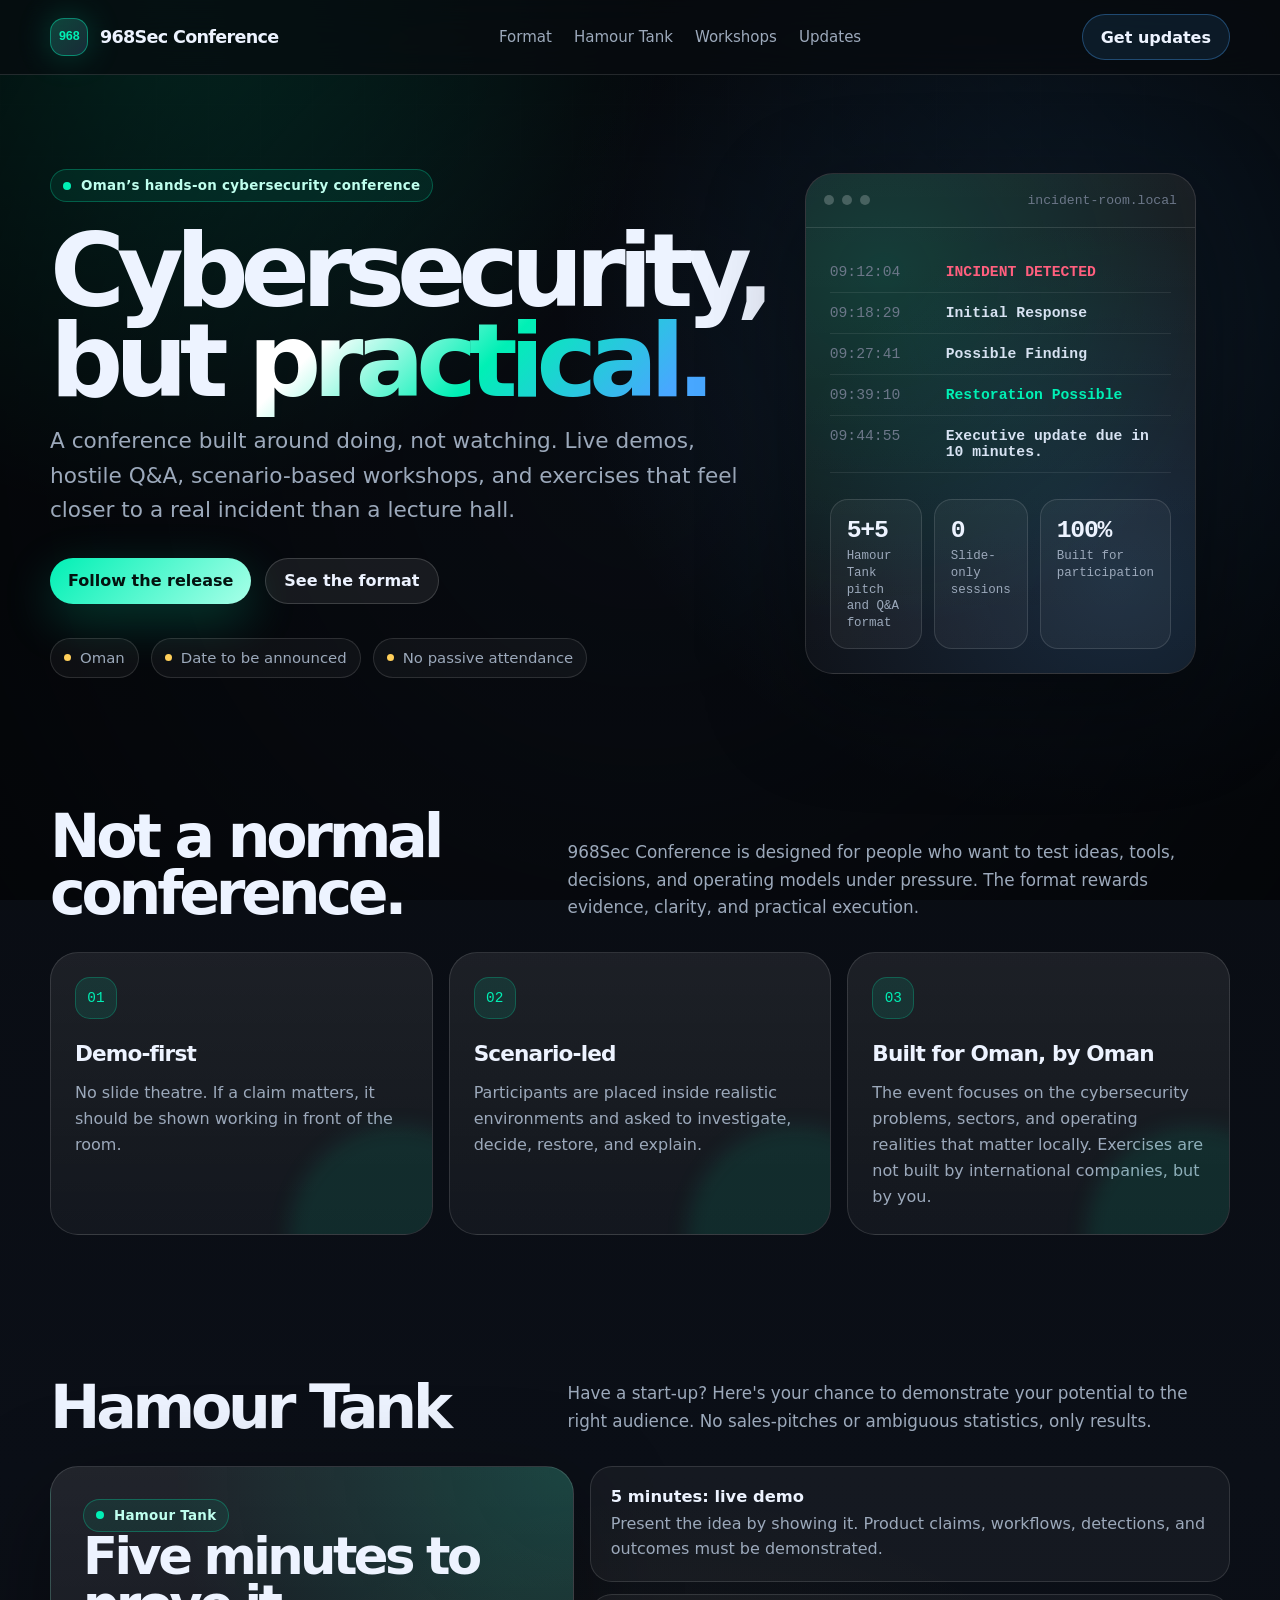
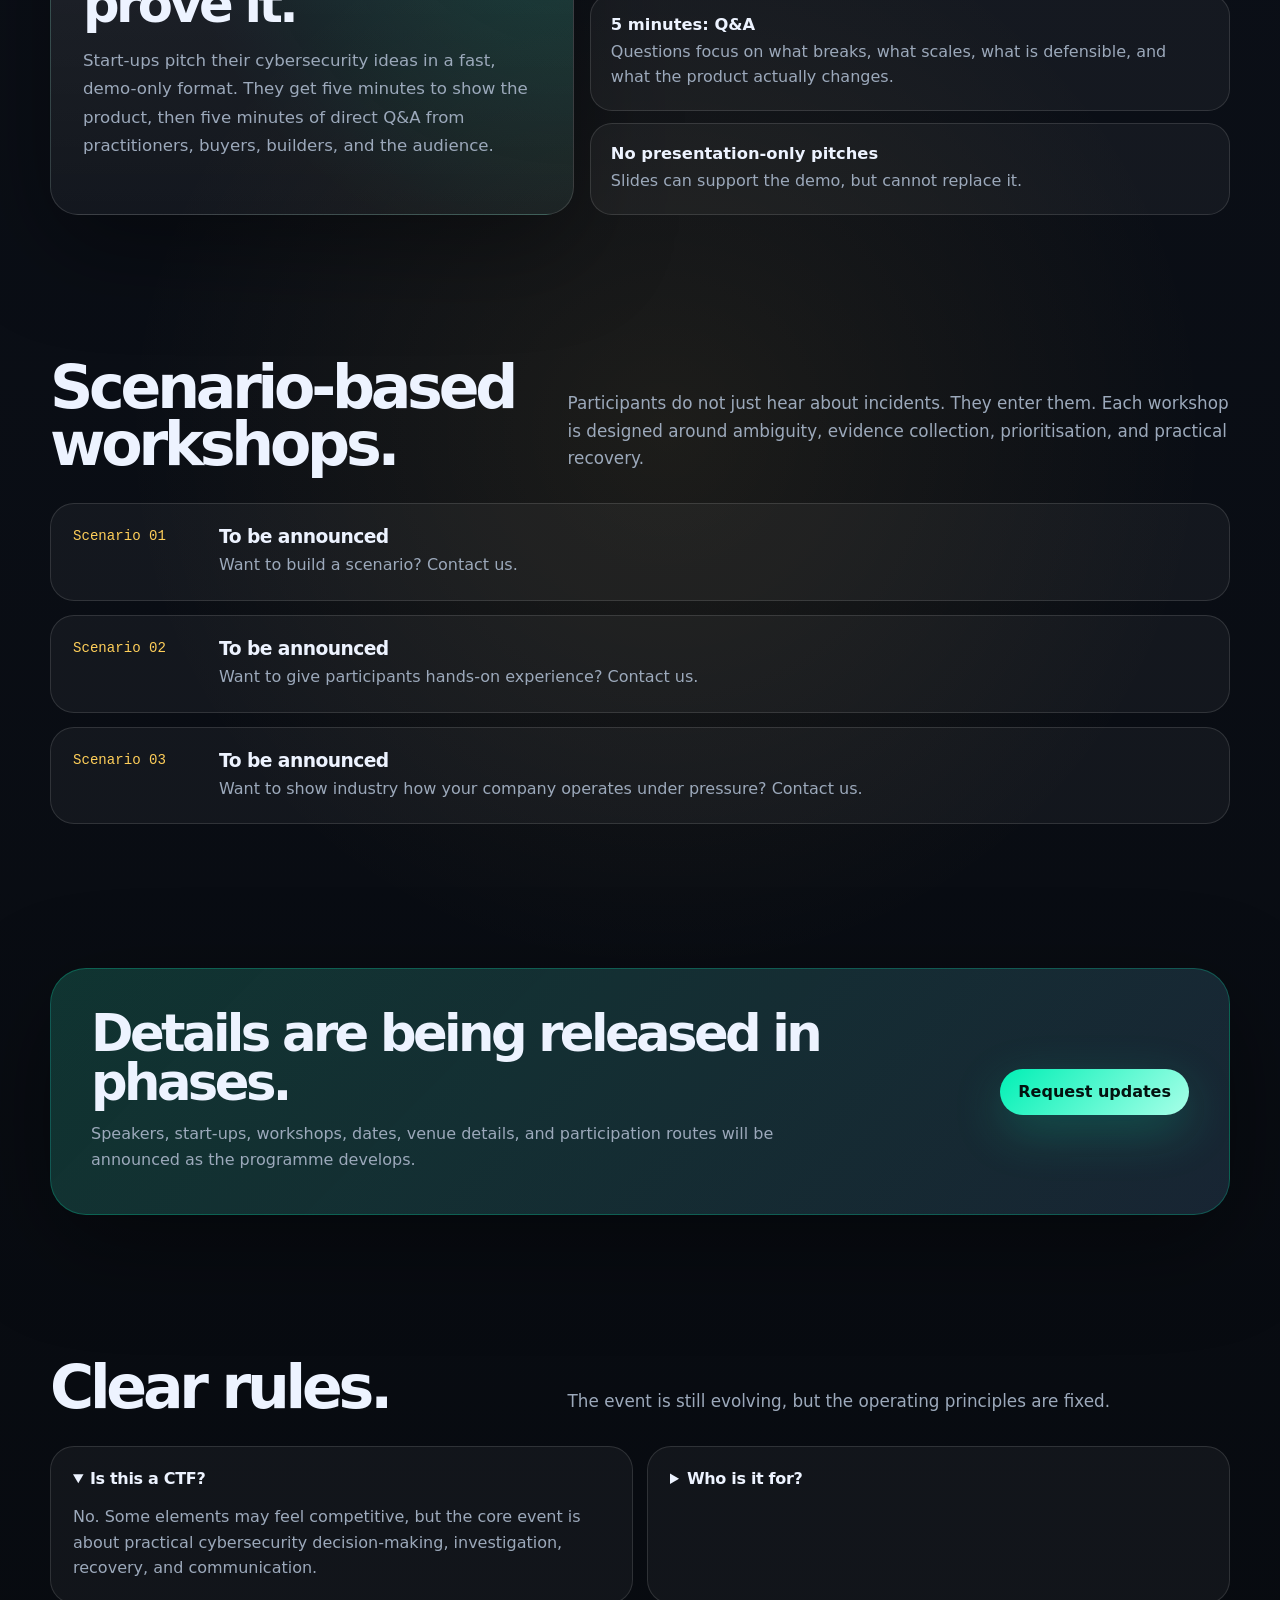
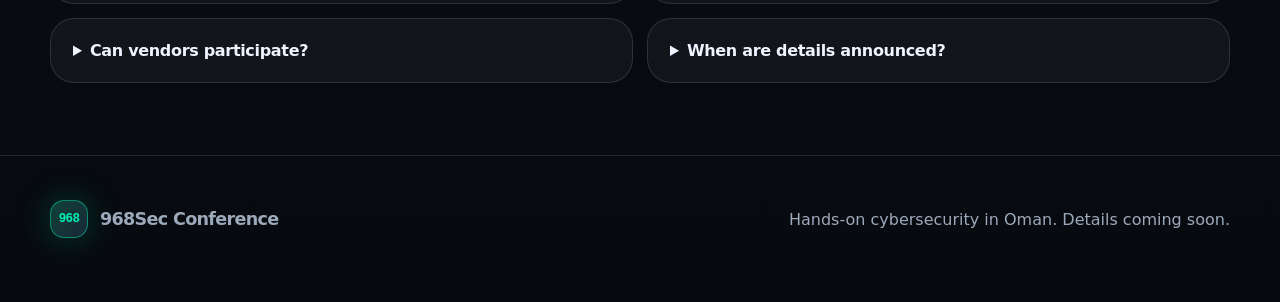
==== 968Sec-Conf-2026-Pilot/index.html @ 621dc2d6 "Add files via upload" ====
<!doctype html>
<html lang="en">
<head>
  <meta charset="utf-8" />
  <meta name="viewport" content="width=device-width, initial-scale=1" />
  <title>968Sec Conference | Hands-on Cybersecurity in Oman</title>
  <meta name="description" content="968Sec Conference is a hands-on cybersecurity event in Oman built around live demos, scenario-based workshops, and practical participation." />
  <meta property="og:title" content="968Sec Conference" />
  <meta property="og:description" content="No passive talks. No slide theatre. A practical cybersecurity conference built around demos, workshops, and real-world scenarios." />
  <meta property="og:type" content="website" />
  <style>
    :root {
      --bg: #080b10;
      --bg-2: #0d121b;
      --card: rgba(255,255,255,.075);
      --card-2: rgba(255,255,255,.045);
      --line: rgba(255,255,255,.12);
      --text: #edf3ff;
      --muted: #9ca9bb;
      --faint: #6c7789;
      --accent: #00f0b5;
      --accent-2: #48a7ff;
      --accent-3: #ffcf5a;
      --danger: #ff5f7e;
      --radius: 28px;
      --shadow: 0 30px 100px rgba(0,0,0,.38);
      --max: 1180px;
    }

    * { box-sizing: border-box; }

    html {
      scroll-behavior: smooth;
    }

    body {
      margin: 0;
      font-family: Inter, ui-sans-serif, system-ui, -apple-system, BlinkMacSystemFont, "Segoe UI", sans-serif;
      color: var(--text);
      background:
        radial-gradient(circle at 12% 0%, rgba(0,240,181,.22), transparent 32rem),
        radial-gradient(circle at 86% 8%, rgba(72,167,255,.18), transparent 34rem),
        radial-gradient(circle at 52% 58%, rgba(255,207,90,.08), transparent 34rem),
        linear-gradient(180deg, #070a0f 0%, #0b0f17 42%, #070a0f 100%);
      overflow-x: hidden;
    }

    body::before {
      content: "";
      position: fixed;
      inset: 0;
      pointer-events: none;
      opacity: .12;
      background-image:
        linear-gradient(rgba(255,255,255,.08) 1px, transparent 1px),
        linear-gradient(90deg, rgba(255,255,255,.08) 1px, transparent 1px);
      background-size: 52px 52px;
      mask-image: linear-gradient(to bottom, black 0%, transparent 80%);
      z-index: -2;
    }

    body::after {
      content: "";
      position: fixed;
      inset: 0;
      pointer-events: none;
      background: radial-gradient(circle at center, transparent 0%, rgba(0,0,0,.55) 100%);
      z-index: -1;
    }

    a {
      color: inherit;
      text-decoration: none;
    }

    .container {
      width: min(var(--max), calc(100% - 40px));
      margin: 0 auto;
    }

    .nav {
      position: sticky;
      top: 0;
      z-index: 50;
      backdrop-filter: blur(18px);
      background: rgba(8,11,16,.74);
      border-bottom: 1px solid var(--line);
    }

    .nav-inner {
      min-height: 74px;
      display: flex;
      align-items: center;
      justify-content: space-between;
      gap: 20px;
    }

    .brand {
      display: inline-flex;
      align-items: center;
      gap: 12px;
      font-weight: 800;
      letter-spacing: -.04em;
      font-size: 1.1rem;
    }

    .brand-mark {
      width: 38px;
      height: 38px;
      display: grid;
      place-items: center;
      border: 1px solid rgba(0,240,181,.45);
      background:
        linear-gradient(135deg, rgba(0,240,181,.20), rgba(72,167,255,.12)),
        rgba(255,255,255,.05);
      box-shadow: 0 0 34px rgba(0,240,181,.22);
      border-radius: 14px;
      color: var(--accent);
      font-size: .78rem;
      font-family: ui-monospace, SFMono-Regular, Menlo, monospace;
    }

    .nav-links {
      display: flex;
      align-items: center;
      gap: 22px;
      color: var(--muted);
      font-size: .94rem;
    }

    .nav-links a:hover {
      color: var(--text);
    }

    .button {
      display: inline-flex;
      align-items: center;
      justify-content: center;
      gap: 10px;
      min-height: 46px;
      padding: 0 18px;
      border-radius: 999px;
      border: 1px solid rgba(255,255,255,.16);
      background: rgba(255,255,255,.07);
      color: var(--text);
      font-weight: 700;
      transition: transform .2s ease, background .2s ease, border-color .2s ease;
    }

    .button:hover {
      transform: translateY(-2px);
      background: rgba(255,255,255,.11);
      border-color: rgba(255,255,255,.28);
    }

    .button.primary {
      color: #03120f;
      border: 0;
      background: linear-gradient(135deg, var(--accent), #a8ffe8);
      box-shadow: 0 16px 50px rgba(0,240,181,.22);
    }

    .button.secondary {
      color: var(--text);
      background: rgba(72,167,255,.10);
      border-color: rgba(72,167,255,.34);
    }

    .hero {
      padding: 94px 0 58px;
      position: relative;
    }

    .hero-grid {
      display: grid;
      grid-template-columns: 1.08fr .92fr;
      gap: 38px;
      align-items: center;
    }

    .eyebrow {
      display: inline-flex;
      align-items: center;
      gap: 10px;
      width: fit-content;
      padding: 8px 12px;
      border-radius: 999px;
      border: 1px solid rgba(0,240,181,.28);
      background: rgba(0,240,181,.08);
      color: #bfffee;
      font-size: .84rem;
      font-weight: 700;
      letter-spacing: .02em;
    }

    .pulse {
      width: 8px;
      height: 8px;
      border-radius: 50%;
      background: var(--accent);
      box-shadow: 0 0 0 0 rgba(0,240,181,.8);
      animation: pulse 1.8s infinite;
    }

    @keyframes pulse {
      70% { box-shadow: 0 0 0 12px rgba(0,240,181,0); }
      100% { box-shadow: 0 0 0 0 rgba(0,240,181,0); }
    }

    h1 {
      max-width: 880px;
      margin: 24px 0 18px;
      font-size: clamp(3rem, 8vw, 7.1rem);
      line-height: .88;
      letter-spacing: -.08em;
    }

    .gradient-text {
      color: transparent;
      background: linear-gradient(135deg, #fff 20%, var(--accent) 52%, var(--accent-2) 88%);
      -webkit-background-clip: text;
      background-clip: text;
    }

    .hero-copy {
      max-width: 720px;
      color: var(--muted);
      font-size: clamp(1.08rem, 2vw, 1.35rem);
      line-height: 1.6;
      margin: 0 0 30px;
    }

    .hero-actions {
      display: flex;
      flex-wrap: wrap;
      gap: 14px;
      margin: 30px 0 34px;
    }

    .meta-row {
      display: flex;
      flex-wrap: wrap;
      gap: 12px;
      color: var(--muted);
    }

    .meta-pill {
      display: inline-flex;
      align-items: center;
      gap: 9px;
      padding: 10px 13px;
      border: 1px solid var(--line);
      background: rgba(255,255,255,.04);
      border-radius: 999px;
      font-size: .93rem;
    }

    .dot {
      width: 7px;
      height: 7px;
      border-radius: 50%;
      background: var(--accent-3);
    }

    .terminal-card {
      position: relative;
      min-height: 500px;
      border: 1px solid var(--line);
      border-radius: var(--radius);
      background:
        linear-gradient(180deg, rgba(255,255,255,.08), rgba(255,255,255,.035)),
        rgba(6,9,14,.86);
      box-shadow: var(--shadow);
      overflow: hidden;
    }

    .terminal-card::before {
      content: "";
      position: absolute;
      inset: 0;
      background:
        radial-gradient(circle at 20% 20%, rgba(0,240,181,.16), transparent 22rem),
        radial-gradient(circle at 80% 80%, rgba(72,167,255,.16), transparent 22rem);
      pointer-events: none;
    }

    .terminal-top {
      position: relative;
      display: flex;
      align-items: center;
      justify-content: space-between;
      height: 54px;
      padding: 0 18px;
      border-bottom: 1px solid var(--line);
      color: var(--faint);
      font-family: ui-monospace, SFMono-Regular, Menlo, monospace;
      font-size: .82rem;
    }

    .window-dots {
      display: flex;
      gap: 8px;
    }

    .window-dots span {
      width: 10px;
      height: 10px;
      border-radius: 50%;
      background: rgba(255,255,255,.22);
    }

    .terminal-body {
      position: relative;
      padding: 24px;
      font-family: ui-monospace, SFMono-Regular, Menlo, monospace;
    }

    .log-line {
      display: grid;
      grid-template-columns: 100px 1fr;
      gap: 16px;
      padding: 12px 0;
      border-bottom: 1px solid rgba(255,255,255,.08);
      color: #d7e2f2;
      font-size: .92rem;
    }

    .log-line span:first-child {
      color: var(--faint);
    }

    .severity {
      color: var(--accent);
    }

    .severity.hot {
      color: var(--danger);
    }

    .mini-scoreboard {
      margin-top: 26px;
      display: grid;
      grid-template-columns: repeat(3, 1fr);
      gap: 12px;
    }

    .score {
      padding: 16px;
      border: 1px solid var(--line);
      background: rgba(255,255,255,.045);
      border-radius: 18px;
    }

    .score strong {
      display: block;
      font-size: 1.55rem;
      letter-spacing: -.05em;
    }

    .score span {
      display: block;
      margin-top: 4px;
      color: var(--muted);
      font-size: .78rem;
      line-height: 1.35;
    }

    section {
      padding: 72px 0;
    }

    .section-head {
      display: grid;
      grid-template-columns: .85fr 1.15fr;
      gap: 28px;
      align-items: end;
      margin-bottom: 30px;
    }

    h2 {
      margin: 0;
      font-size: clamp(2rem, 4.7vw, 4.3rem);
      line-height: .95;
      letter-spacing: -.07em;
    }

    .section-head p {
      color: var(--muted);
      line-height: 1.65;
      margin: 0;
      font-size: 1.05rem;
    }

    .cards {
      display: grid;
      grid-template-columns: repeat(3, 1fr);
      gap: 16px;
    }

    .card {
      position: relative;
      min-height: 250px;
      padding: 24px;
      border-radius: var(--radius);
      border: 1px solid var(--line);
      background:
        linear-gradient(180deg, rgba(255,255,255,.08), rgba(255,255,255,.038));
      overflow: hidden;
    }

    .card::after {
      content: "";
      position: absolute;
      inset: auto -20% -40% auto;
      width: 220px;
      height: 220px;
      border-radius: 50%;
      background: rgba(0,240,181,.09);
      filter: blur(10px);
      pointer-events: none;
    }

    .card h3 {
      margin: 0 0 14px;
      font-size: 1.35rem;
      letter-spacing: -.04em;
    }

    .card p {
      margin: 0;
      color: var(--muted);
      line-height: 1.62;
    }

    .number {
      display: inline-grid;
      place-items: center;
      width: 42px;
      height: 42px;
      margin-bottom: 22px;
      border-radius: 15px;
      background: rgba(0,240,181,.10);
      color: var(--accent);
      border: 1px solid rgba(0,240,181,.24);
      font-family: ui-monospace, SFMono-Regular, Menlo, monospace;
      font-size: .9rem;
    }

    .feature-panel {
      display: grid;
      grid-template-columns: .9fr 1.1fr;
      gap: 16px;
      align-items: stretch;
    }

    .big-card {
      padding: 32px;
      border: 1px solid rgba(255,255,255,.13);
      background:
        radial-gradient(circle at top right, rgba(0,240,181,.16), transparent 25rem),
        linear-gradient(180deg, rgba(255,255,255,.09), rgba(255,255,255,.04));
      border-radius: var(--radius);
      box-shadow: var(--shadow);
    }

    .big-card h3 {
      margin: 0;
      font-size: clamp(2rem, 4vw, 3.4rem);
      letter-spacing: -.07em;
      line-height: .95;
    }

    .big-card p {
      margin: 18px 0 0;
      color: var(--muted);
      line-height: 1.7;
      font-size: 1.04rem;
    }

    .rules {
      display: grid;
      gap: 12px;
    }

    .rule {
      padding: 20px;
      border-radius: 22px;
      border: 1px solid var(--line);
      background: rgba(255,255,255,.045);
    }

    .rule strong {
      display: block;
      margin-bottom: 6px;
      font-size: 1.02rem;
    }

    .rule span {
      color: var(--muted);
      line-height: 1.55;
      display: block;
    }

    .timeline {
      display: grid;
      gap: 14px;
    }

    .timeline-item {
      display: grid;
      grid-template-columns: 130px 1fr;
      gap: 16px;
      align-items: start;
      padding: 22px;
      border: 1px solid var(--line);
      border-radius: 24px;
      background: rgba(255,255,255,.045);
    }

    .time {
      color: var(--accent-3);
      font-family: ui-monospace, SFMono-Regular, Menlo, monospace;
      font-size: .88rem;
      padding-top: 2px;
    }

    .timeline-item h3 {
      margin: 0 0 6px;
      letter-spacing: -.03em;
    }

    .timeline-item p {
      margin: 0;
      color: var(--muted);
      line-height: 1.55;
    }

    .banner {
      padding: 40px;
      border-radius: calc(var(--radius) + 8px);
      border: 1px solid rgba(0,240,181,.25);
      background:
        linear-gradient(135deg, rgba(0,240,181,.14), rgba(72,167,255,.10)),
        rgba(255,255,255,.045);
      display: grid;
      grid-template-columns: 1fr auto;
      gap: 24px;
      align-items: center;
      box-shadow: var(--shadow);
    }

    .banner h2 {
      font-size: clamp(2rem, 4vw, 3.9rem);
    }

    .banner p {
      margin: 14px 0 0;
      color: var(--muted);
      line-height: 1.65;
      max-width: 690px;
    }

    .faq {
      display: grid;
      grid-template-columns: repeat(2, 1fr);
      gap: 14px;
    }

    details {
      padding: 22px;
      border: 1px solid var(--line);
      border-radius: 24px;
      background: rgba(255,255,255,.045);
    }

    summary {
      cursor: pointer;
      font-weight: 800;
      letter-spacing: -.02em;
    }

    details p {
      color: var(--muted);
      line-height: 1.62;
      margin: 16px 0 0;
    }

    .footer {
      padding: 44px 0 64px;
      color: var(--muted);
      border-top: 1px solid var(--line);
    }

    .footer-inner {
      display: flex;
      justify-content: space-between;
      align-items: center;
      gap: 20px;
      flex-wrap: wrap;
    }

    .reveal {
      opacity: 0;
      transform: translateY(18px);
      transition: opacity .7s ease, transform .7s ease;
    }

    .reveal.visible {
      opacity: 1;
      transform: translateY(0);
    }

    @media (max-width: 900px) {
      .nav-links {
        display: none;
      }

      .hero {
        padding-top: 62px;
      }

      .hero-grid,
      .section-head,
      .feature-panel,
      .banner {
        grid-template-columns: 1fr;
      }

      .terminal-card {
        min-height: auto;
      }

      .cards,
      .faq {
        grid-template-columns: 1fr;
      }

      .mini-scoreboard {
        grid-template-columns: 1fr;
      }

      .timeline-item {
        grid-template-columns: 1fr;
      }

      h1 {
        font-size: clamp(3rem, 16vw, 5.2rem);
      }
    }

    @media (max-width: 520px) {
      .container {
        width: min(100% - 28px, var(--max));
      }

      .hero-actions,
      .meta-row {
        flex-direction: column;
      }

      .button,
      .meta-pill {
        width: 100%;
      }

      .terminal-body,
      .big-card,
      .banner,
      .card {
        padding: 20px;
      }

      .log-line {
        grid-template-columns: 1fr;
        gap: 4px;
      }
    }
  </style>
</head>
<body>
  <header class="nav">
    <div class="container nav-inner">
      <a href="#" class="brand" aria-label="968Sec Conference">
        <span class="brand-mark">968</span>
        <span>968Sec Conference</span>
      </a>
      <nav class="nav-links" aria-label="Main navigation">
        <a href="#format">Format</a>
        <a href="#hamour">Hamour Tank</a>
        <a href="#workshops">Workshops</a>
        <a href="#updates">Updates</a>
      </nav>
      <a class="button secondary" href="mailto:connor@968sec.com?subject=968Sec%20Conference%20Updates">Get updates</a>
    </div>
  </header>

  <main>
    <section class="hero">
      <div class="container hero-grid">
        <div>
          <div class="eyebrow"><span class="pulse"></span> Oman’s hands-on cybersecurity conference</div>
          <h1>Cybersecurity, but <span class="gradient-text">practical.</span></h1>
          <p class="hero-copy">
            A conference built around doing, not watching. Live demos, hostile Q&amp;A,
            scenario-based workshops, and exercises that feel closer to a real incident
            than a lecture hall.
          </p>
          <div class="hero-actions">
            <a class="button primary" href="#updates">Follow the release</a>
            <a class="button" href="#format">See the format</a>
          </div>
          <div class="meta-row">
            <span class="meta-pill"><span class="dot"></span> Oman</span>
            <span class="meta-pill"><span class="dot"></span> Date to be announced</span>
            <span class="meta-pill"><span class="dot"></span> No passive attendance</span>
          </div>
        </div>

        <aside class="terminal-card reveal" aria-label="Conference simulation preview">
          <div class="terminal-top">
            <div class="window-dots"><span></span><span></span><span></span></div>
            <span>incident-room.local</span>
          </div>
          <div class="terminal-body">
            <div class="log-line"><span>09:12:04</span><strong class="severity hot">INCIDENT DETECTED</strong></div>
            <div class="log-line"><span>09:18:29</span><strong>Initial Response</strong></div>
            <div class="log-line"><span>09:27:41</span><strong>Possible Finding</strong></div>
            <div class="log-line"><span>09:39:10</span><strong class="severity">Restoration Possible</strong></div>
            <div class="log-line"><span>09:44:55</span><strong>Executive update due in 10 minutes.</strong></div>

            <div class="mini-scoreboard">
              <div class="score">
                <strong>5+5</strong>
                <span>Hamour Tank pitch and Q&amp;A format</span>
              </div>
              <div class="score">
                <strong>0</strong>
                <span>Slide-only sessions</span>
              </div>
              <div class="score">
                <strong>100%</strong>
                <span>Built for participation</span>
              </div>
            </div>
          </div>
        </aside>
      </div>
    </section>

    <section id="format">
      <div class="container">
        <div class="section-head reveal">
          <h2>Not a normal conference.</h2>
          <p>
            968Sec Conference is designed for people who want to test ideas, tools,
            decisions, and operating models under pressure. The format rewards evidence,
            clarity, and practical execution.
          </p>
        </div>

        <div class="cards">
          <article class="card reveal">
            <span class="number">01</span>
            <h3>Demo-first</h3>
            <p>No slide theatre. If a claim matters, it should be shown working in front of the room.</p>
          </article>

          <article class="card reveal">
            <span class="number">02</span>
            <h3>Scenario-led</h3>
            <p>Participants are placed inside realistic environments and asked to investigate, decide, restore, and explain.</p>
          </article>

          <article class="card reveal">
            <span class="number">03</span>
            <h3>Built for Oman, by Oman</h3>
            <p>The event focuses on the cybersecurity problems, sectors, and operating realities that matter locally. Exercises are not built by international companies, but by you.</p>
          </article>
        </div>
      </div>
    </section>

    <section id="hamour">
      <div class="container">
        <div class="section-head reveal">
          <h2>Hamour Tank</h2>
          <p>
            Have a start-up? Here's your chance to demonstrate your potential to the right audience. No sales-pitches or ambiguous statistics, only results.
          </p>
        </div>

        <div class="feature-panel">
          <div class="big-card reveal">
            <div class="eyebrow"><span class="pulse"></span> Hamour Tank</div>
            <h3>Five minutes to prove it.</h3>
            <p>
              Start-ups pitch their cybersecurity ideas in a fast, demo-only format.
              They get five minutes to show the product, then five minutes of direct
              Q&amp;A from practitioners, buyers, builders, and the audience.
            </p>
          </div>

          <div class="rules">
            <div class="rule reveal">
              <strong>5 minutes: live demo</strong>
              <span>Present the idea by showing it. Product claims, workflows, detections, and outcomes must be demonstrated.</span>
            </div>
            <div class="rule reveal">
              <strong>5 minutes: Q&amp;A</strong>
              <span>Questions focus on what breaks, what scales, what is defensible, and what the product actually changes.</span>
            </div>
            <div class="rule reveal">
              <strong>No presentation-only pitches</strong>
              <span>Slides can support the demo, but cannot replace it.</span>
            </div>
          </div>
        </div>
      </div>
    </section>

    <section id="workshops">
      <div class="container">
        <div class="section-head reveal">
          <h2>Scenario-based workshops.</h2>
          <p>
            Participants do not just hear about incidents. They enter them. Each workshop
            is designed around ambiguity, evidence collection, prioritisation, and practical recovery.
          </p>
        </div>

        <div class="timeline">
          <article class="timeline-item reveal">
            <div class="time">Scenario 01</div>
            <div>
              <h3>To be announced</h3>
              <p>Want to build a scenario? Contact us.</p>
            </div>
          </article>

          <article class="timeline-item reveal">
            <div class="time">Scenario 02</div>
            <div>
              <h3>To be announced</h3>
              <p>Want to give participants hands-on experience? Contact us.</p>
            </div>
          </article>

          <article class="timeline-item reveal">
            <div class="time">Scenario 03</div>
            <div>
              <h3>To be announced</h3>
              <p>Want to show industry how your company operates under pressure? Contact us.</p>
            </div>
          </article>
        </div>
      </div>
    </section>

    <section id="updates">
      <div class="container">
        <div class="banner reveal">
          <div>
            <h2>Details are being released in phases.</h2>
            <p>
              Speakers, start-ups, workshops, dates, venue details, and participation
              routes will be announced as the programme develops.
            </p>
          </div>
          <a class="button primary" href="mailto:hello@968sec.com?subject=968Sec%20Conference%20Updates">Request updates</a>
        </div>
      </div>
    </section>

    <section>
      <div class="container">
        <div class="section-head reveal">
          <h2>Clear rules.</h2>
          <p>
            The event is still evolving, but the operating principles are fixed.
          </p>
        </div>

        <div class="faq">
          <details class="reveal" open>
            <summary>Is this a CTF?</summary>
            <p>No. Some elements may feel competitive, but the core event is about practical cybersecurity decision-making, investigation, recovery, and communication.</p>
          </details>

          <details class="reveal">
            <summary>Who is it for?</summary>
            <p>Security practitioners, builders, founders, students, defenders, incident responders, engineers, and decision-makers who want practical exposure rather than passive talks.</p>
          </details>

          <details class="reveal">
            <summary>Can vendors participate?</summary>
            <p>Yes. Hamour Tank is designed for start-ups and tool builders willing to demonstrate their product live and answer direct questions.</p>
          </details>

          <details class="reveal">
            <summary>When are details announced?</summary>
            <p>More information will be released as the event programme, participants, scenarios, and logistics are confirmed.</p>
          </details>
        </div>
      </div>
    </section>
  </main>

  <footer class="footer">
    <div class="container footer-inner">
      <a href="#" class="brand">
        <span class="brand-mark">968</span>
        <span>968Sec Conference</span>
      </a>
      <span>Hands-on cybersecurity in Oman. Details coming soon.</span>
    </div>
  </footer>

  <script>
    const reveals = document.querySelectorAll('.reveal');

    const observer = new IntersectionObserver((entries) => {
      entries.forEach((entry) => {
        if (entry.isIntersecting) {
          entry.target.classList.add('visible');
          observer.unobserve(entry.target);
        }
      });
    }, { threshold: 0.12 });

    reveals.forEach((element) => observer.observe(element));
  </script>
</body>
</html>
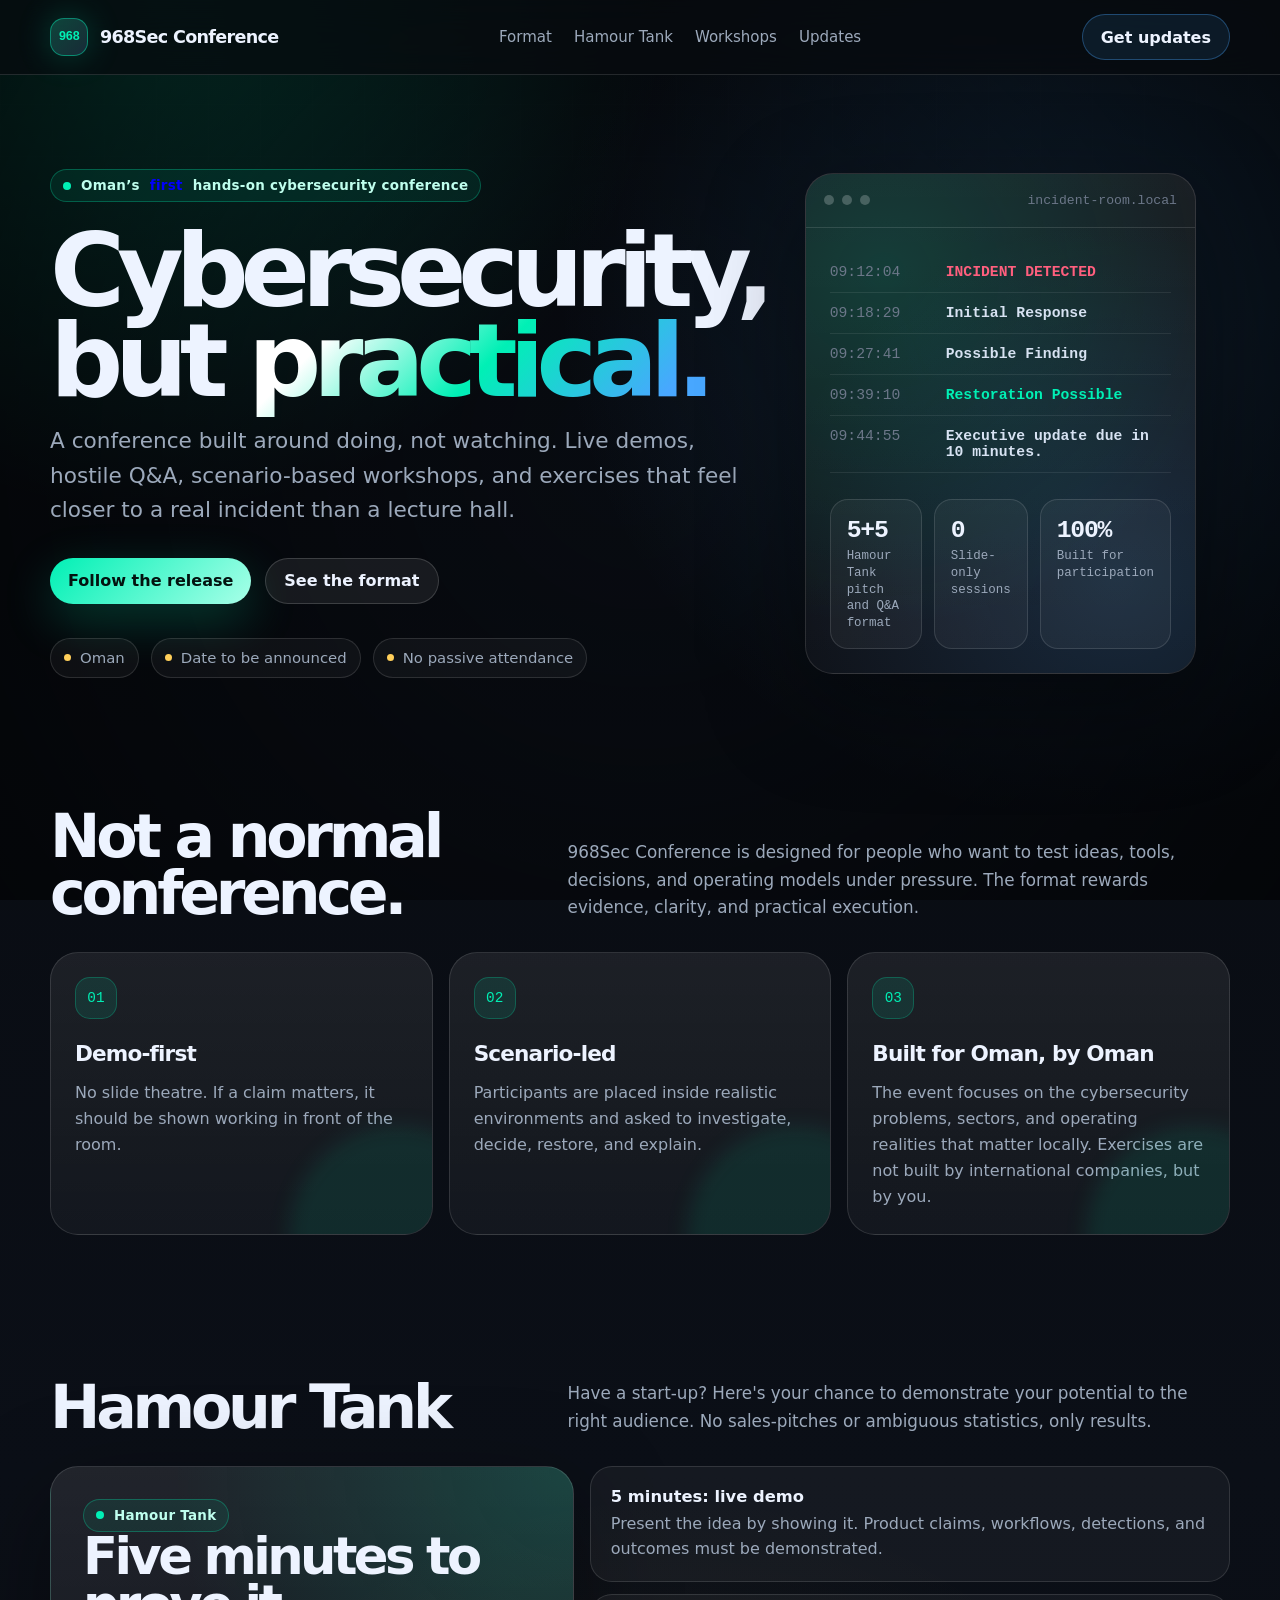
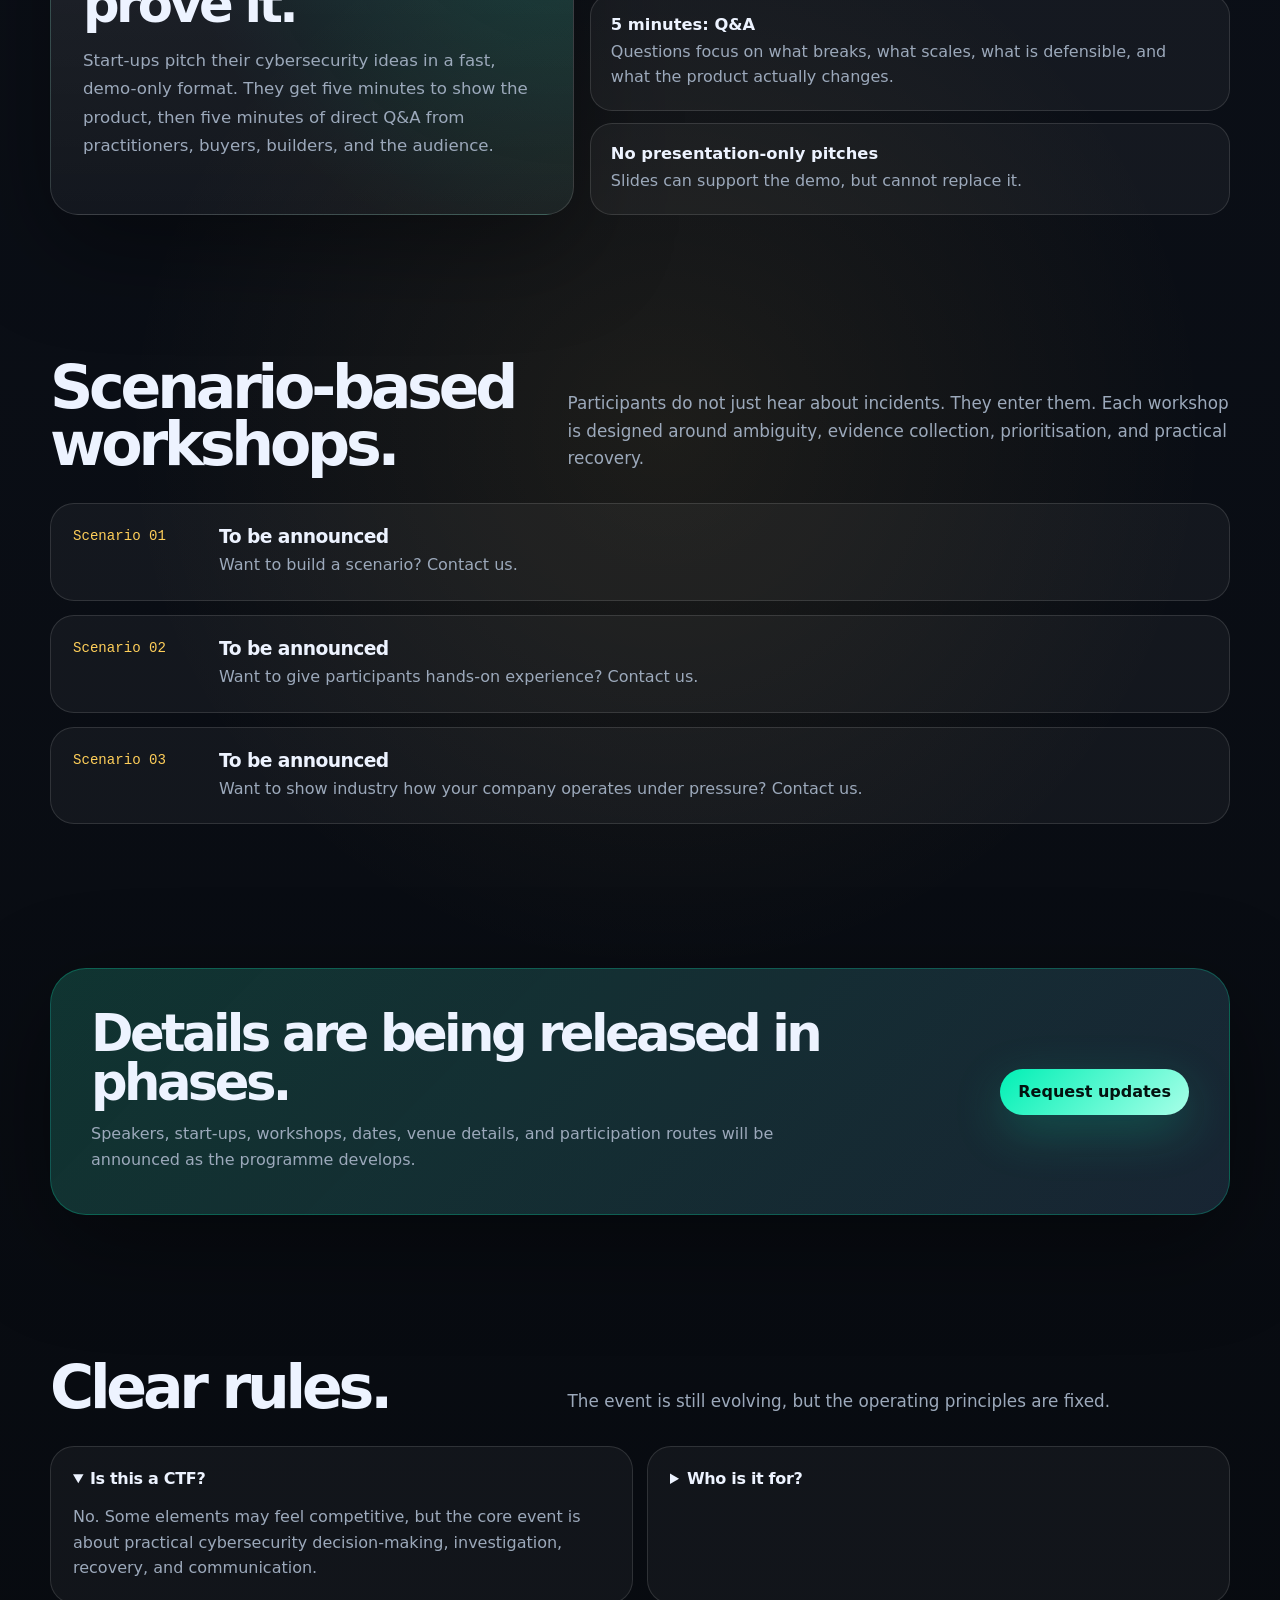
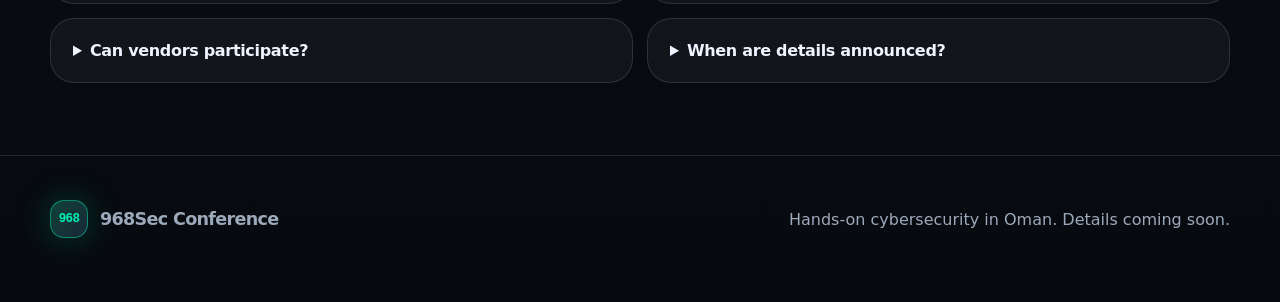
==== commit cd45bd0f: "Update index.html" ====
--- a/968Sec-Conf-2026-Pilot/index.html
+++ b/968Sec-Conf-2026-Pilot/index.html
@@ -3,7 +3,7 @@
 <head>
   <meta charset="utf-8" />
   <meta name="viewport" content="width=device-width, initial-scale=1" />
-  <title>968Sec Conference | Hands-on Cybersecurity in Oman</title>
+  <title>968Sec Conference - The First Hands-on Cybersecurity in Oman</title>
   <meta name="description" content="968Sec Conference is a hands-on cybersecurity event in Oman built around live demos, scenario-based workshops, and practical participation." />
   <meta property="og:title" content="968Sec Conference" />
   <meta property="og:description" content="No passive talks. No slide theatre. A practical cybersecurity conference built around demos, workshops, and real-world scenarios." />
@@ -698,7 +698,7 @@
     <section class="hero">
       <div class="container hero-grid">
         <div>
-          <div class="eyebrow"><span class="pulse"></span> Oman’s hands-on cybersecurity conference</div>
+          <div class="eyebrow"><span class="pulse"></span> Oman’s <span style="color: blue;">first</span> hands-on cybersecurity conference</div>
           <h1>Cybersecurity, but <span class="gradient-text">practical.</span></h1>
           <p class="hero-copy">
             A conference built around doing, not watching. Live demos, hostile Q&amp;A,
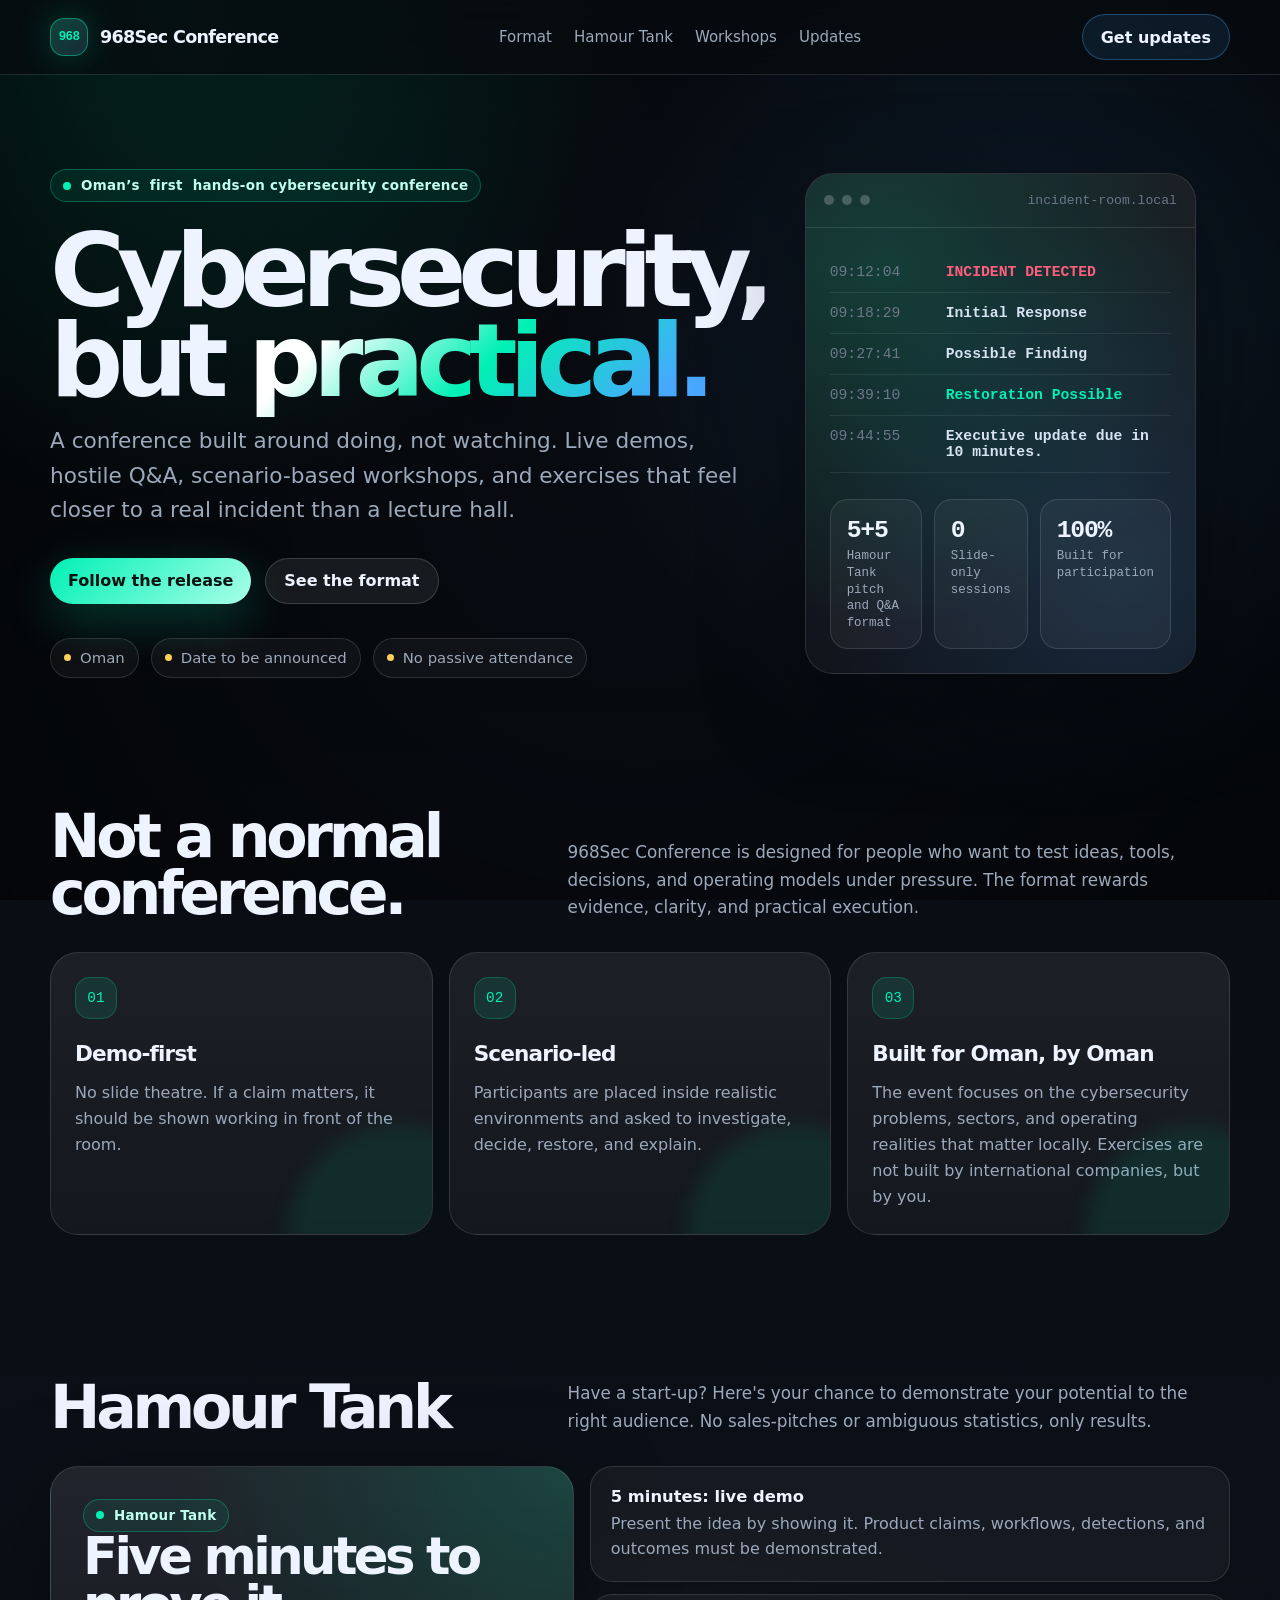
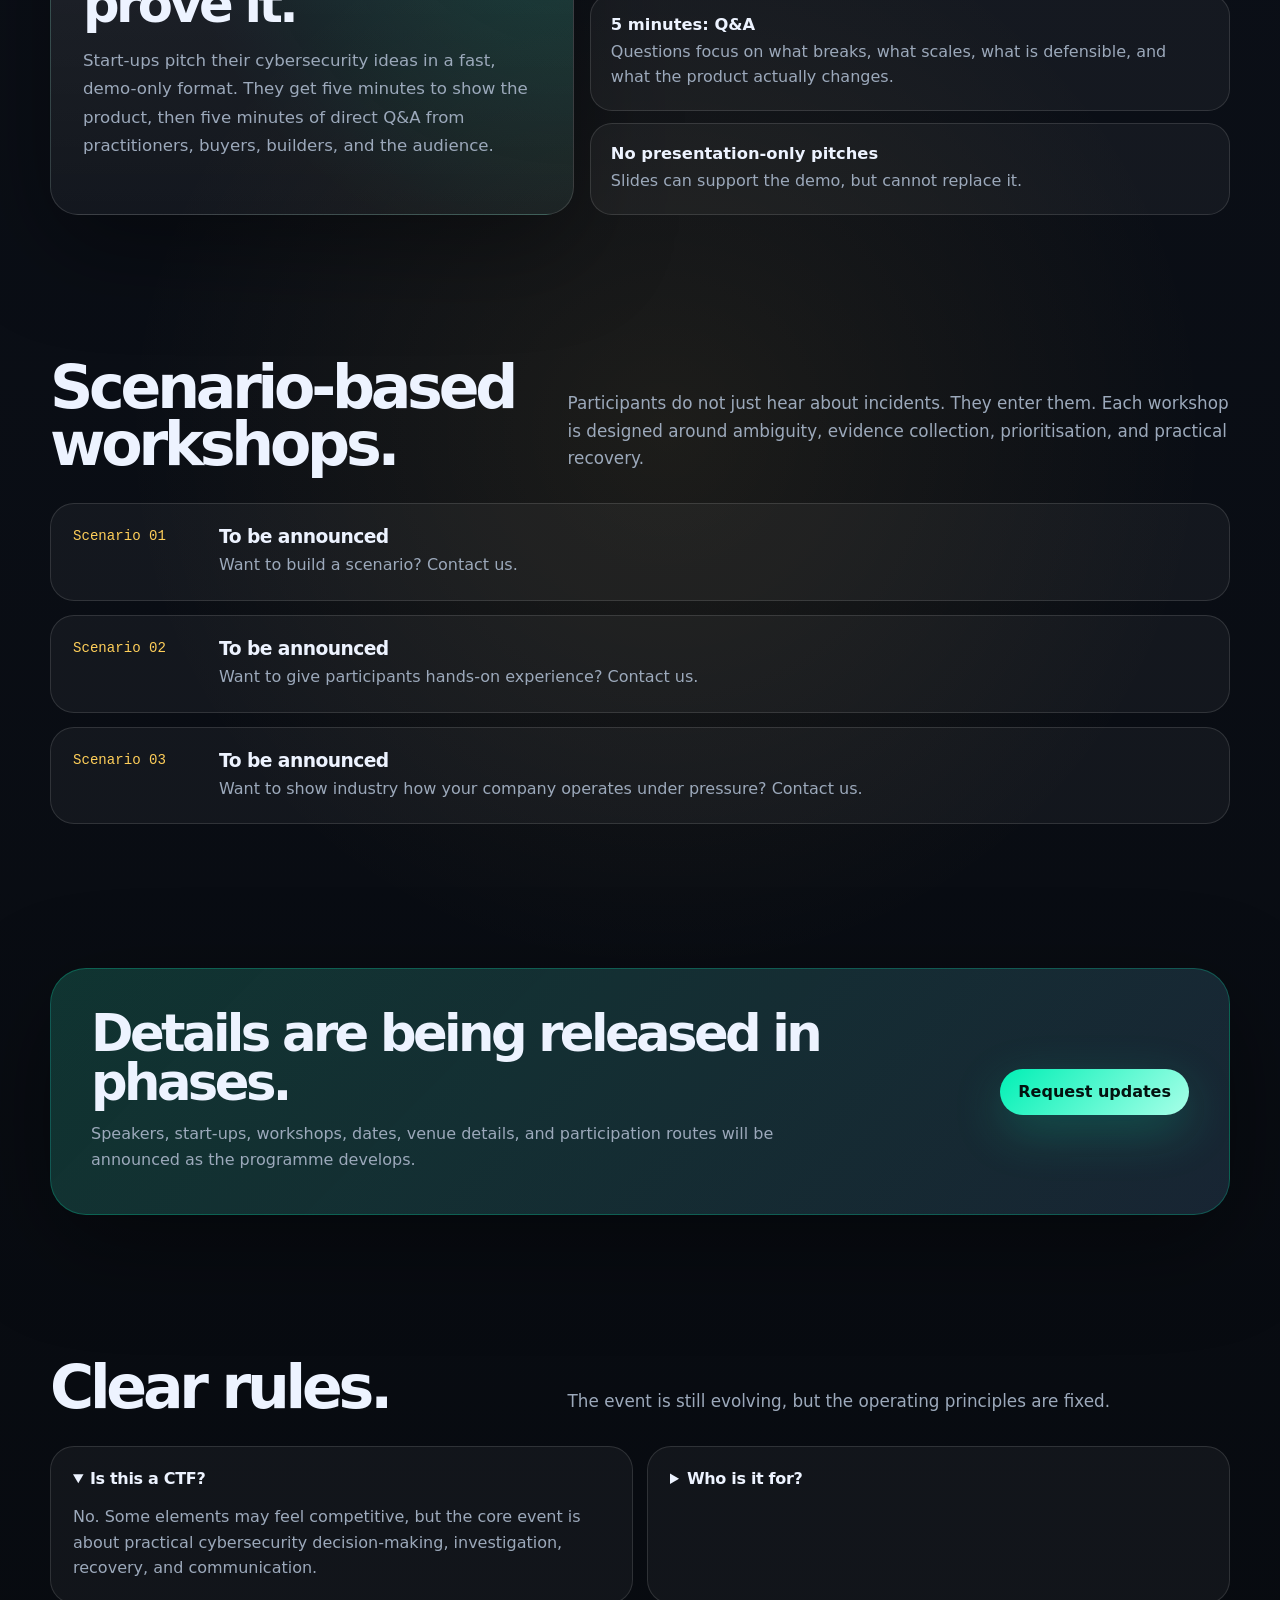
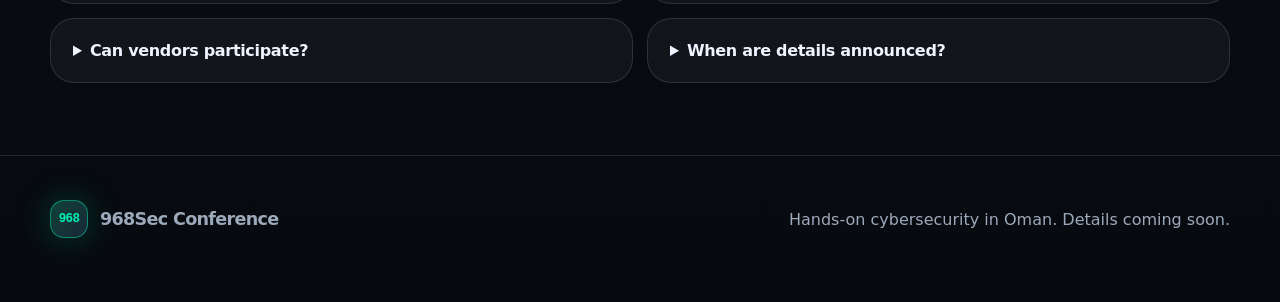
==== commit 584d3d72: "Update index.html" ====
--- a/968Sec-Conf-2026-Pilot/index.html
+++ b/968Sec-Conf-2026-Pilot/index.html
@@ -698,7 +698,7 @@
     <section class="hero">
       <div class="container hero-grid">
         <div>
-          <div class="eyebrow"><span class="pulse"></span> Oman’s <span style="color: blue;">first</span> hands-on cybersecurity conference</div>
+          <div class="eyebrow"><span class="pulse"></span> Oman’s <span style="font-weight: bold;">first</span> hands-on cybersecurity conference</div>
           <h1>Cybersecurity, but <span class="gradient-text">practical.</span></h1>
           <p class="hero-copy">
             A conference built around doing, not watching. Live demos, hostile Q&amp;A,
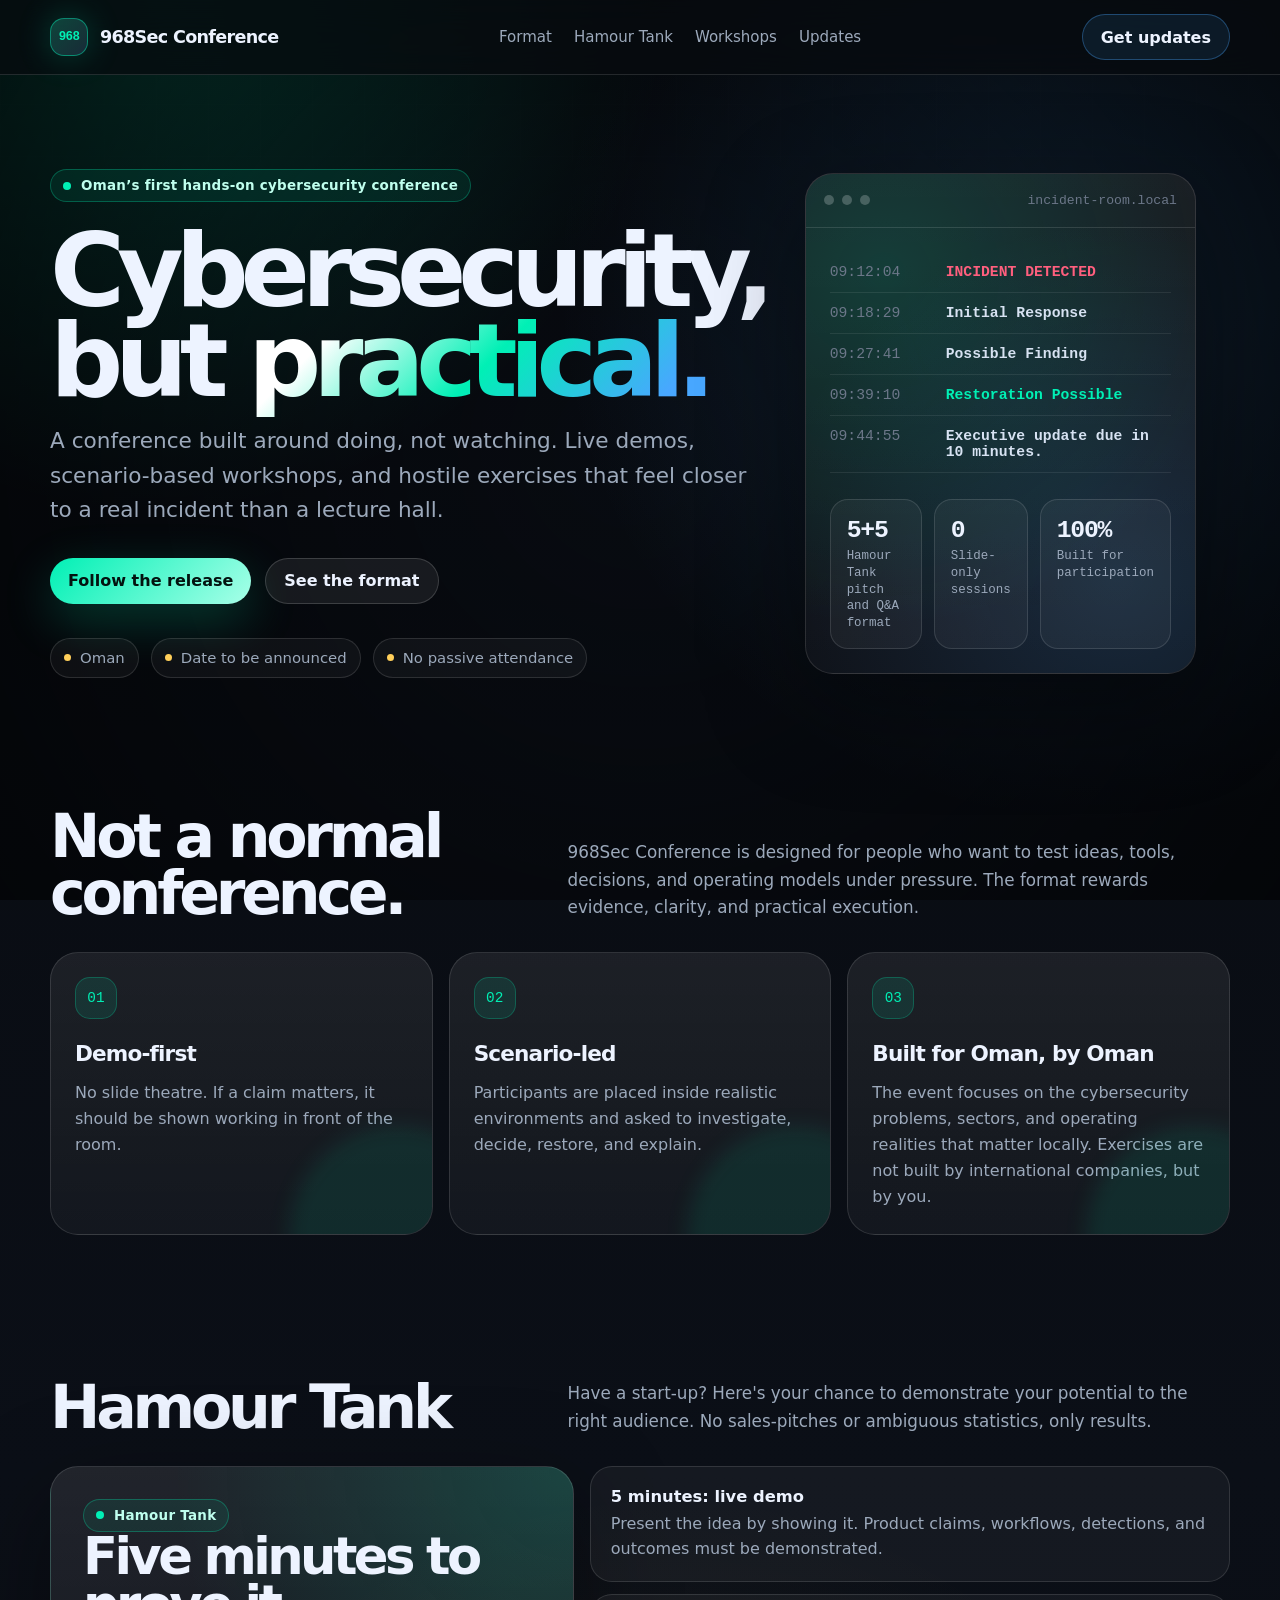
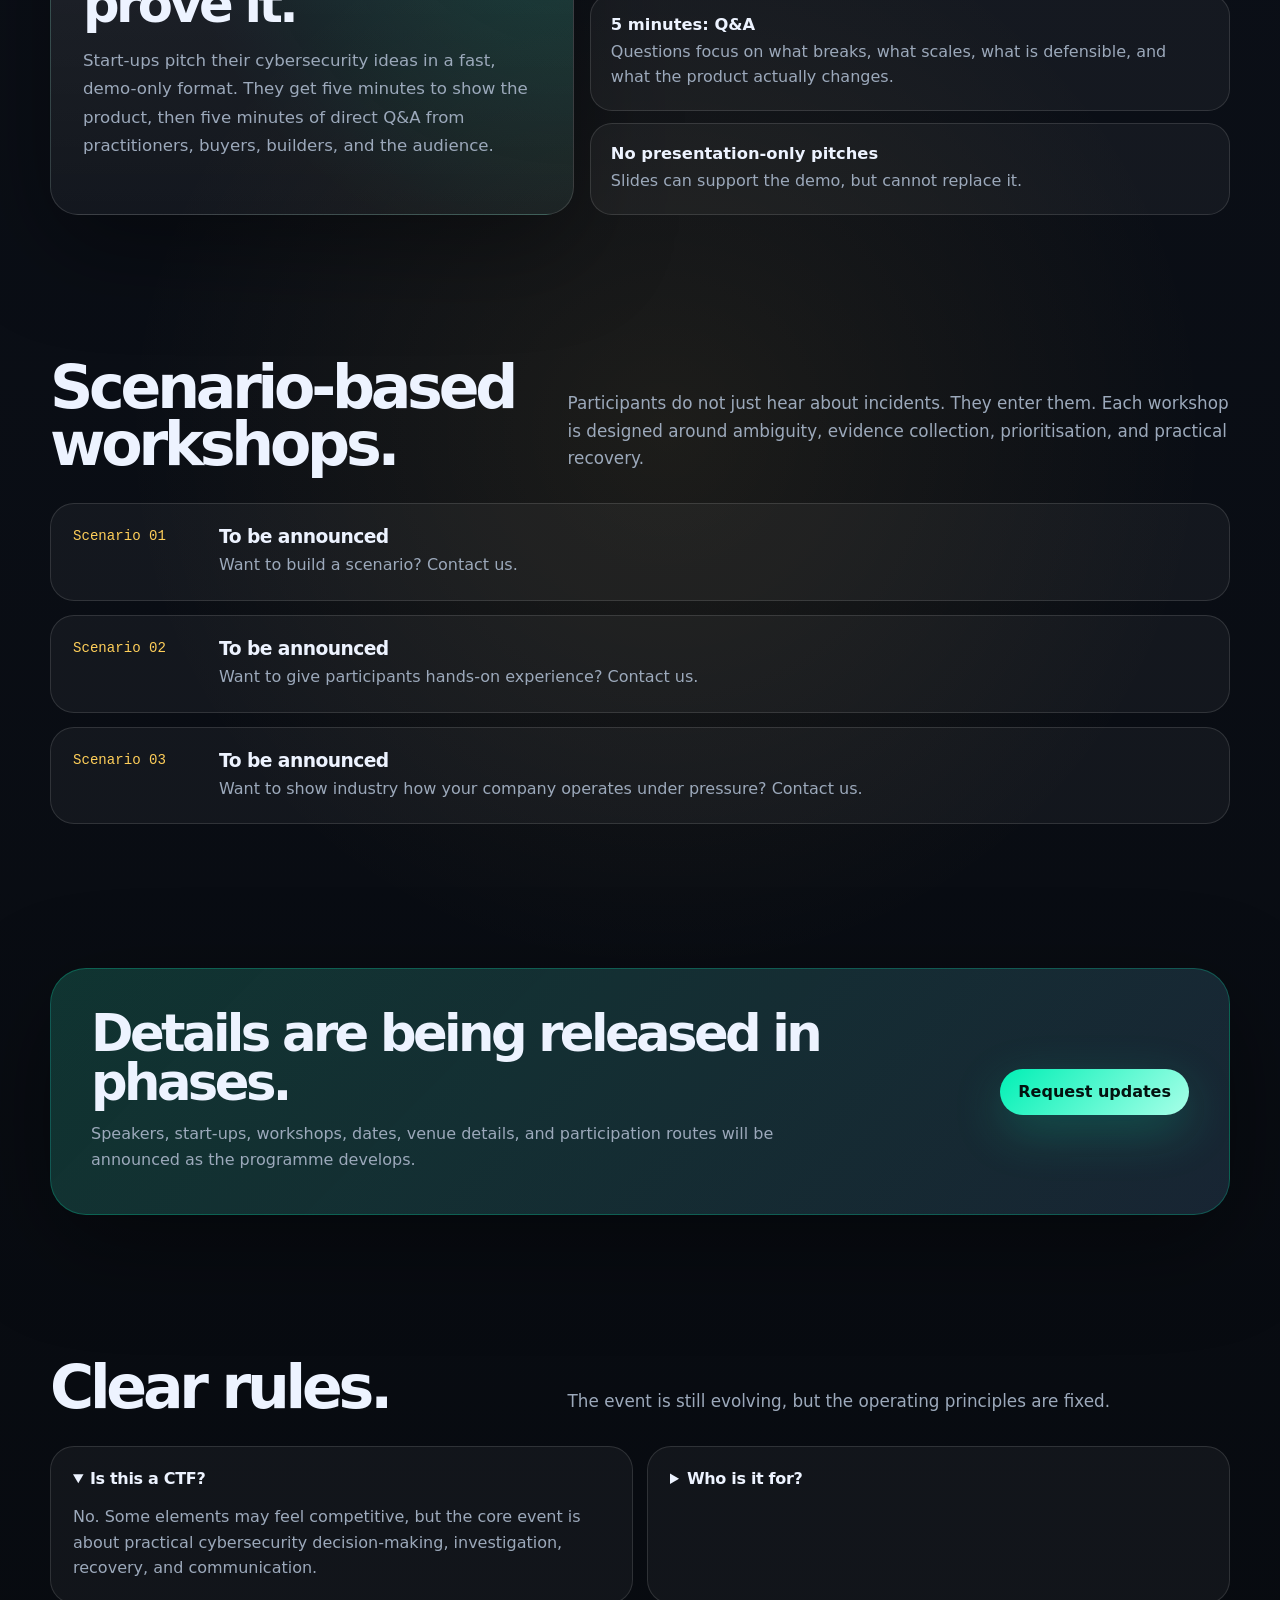
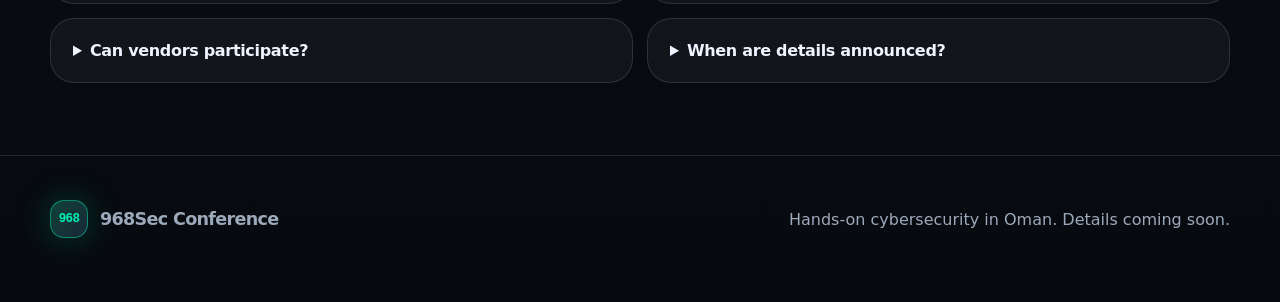
==== commit e97f0e0d: "Update index.html" ====
--- a/968Sec-Conf-2026-Pilot/index.html
+++ b/968Sec-Conf-2026-Pilot/index.html
@@ -698,11 +698,11 @@
     <section class="hero">
       <div class="container hero-grid">
         <div>
-          <div class="eyebrow"><span class="pulse"></span> Oman’s <span style="font-weight: bold;">first</span> hands-on cybersecurity conference</div>
+          <div class="eyebrow"><span class="pulse"></span> Oman’s first hands-on cybersecurity conference</div>
           <h1>Cybersecurity, but <span class="gradient-text">practical.</span></h1>
           <p class="hero-copy">
-            A conference built around doing, not watching. Live demos, hostile Q&amp;A,
-            scenario-based workshops, and exercises that feel closer to a real incident
+            A conference built around doing, not watching. Live demos,
+            scenario-based workshops, and hostile exercises that feel closer to a real incident
             than a lecture hall.
           </p>
           <div class="hero-actions">
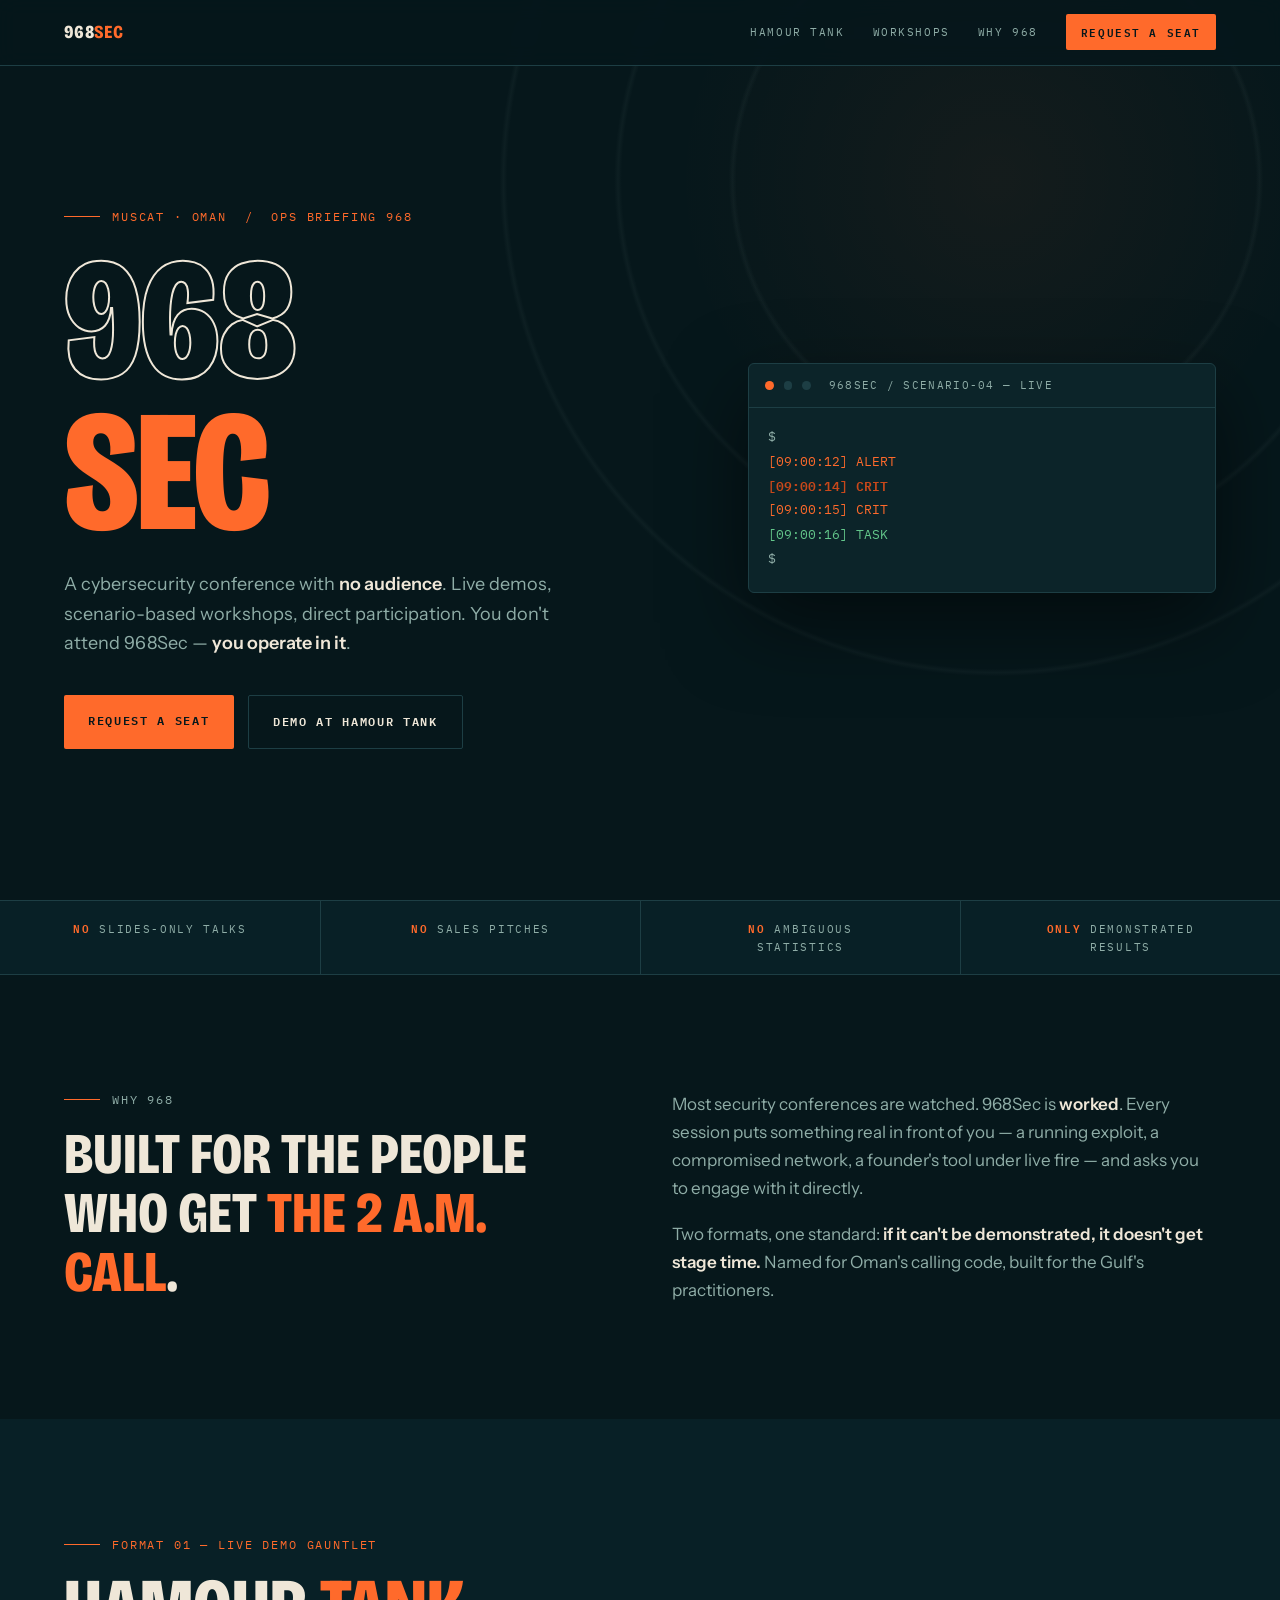
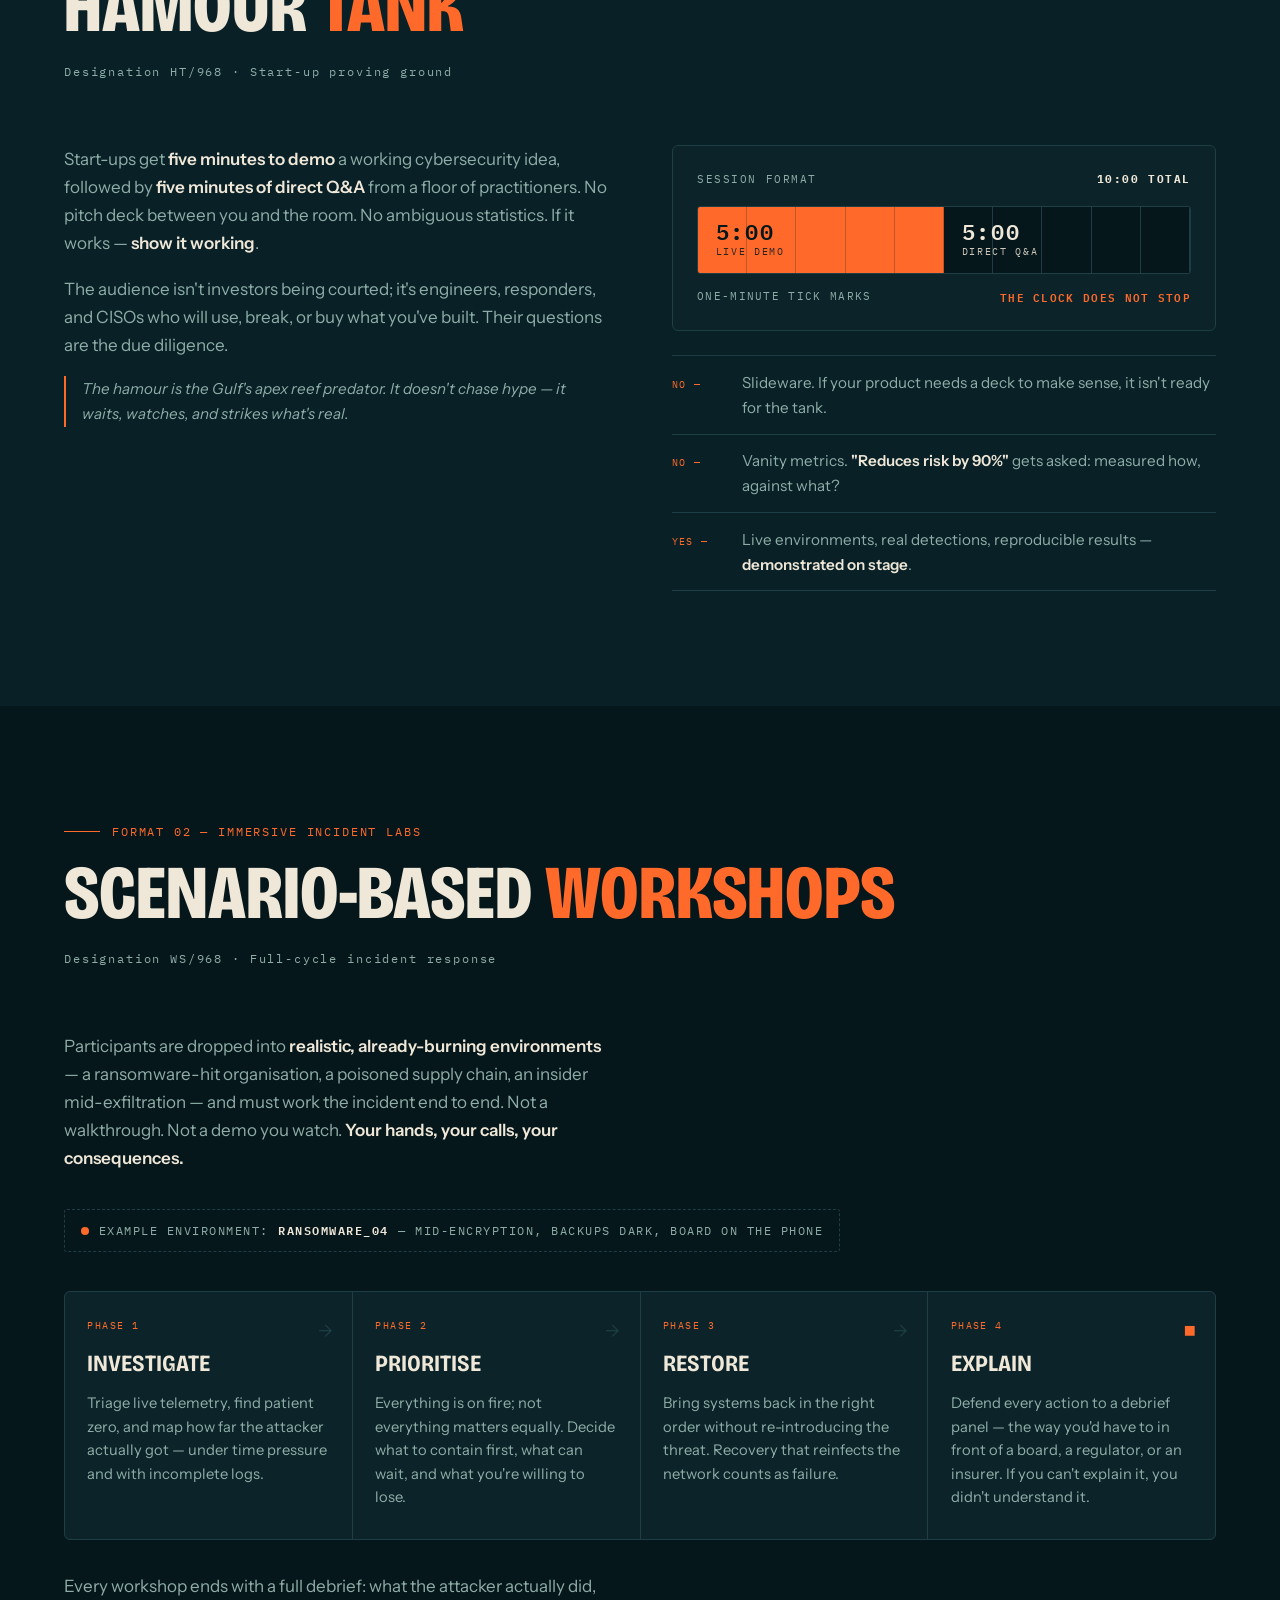
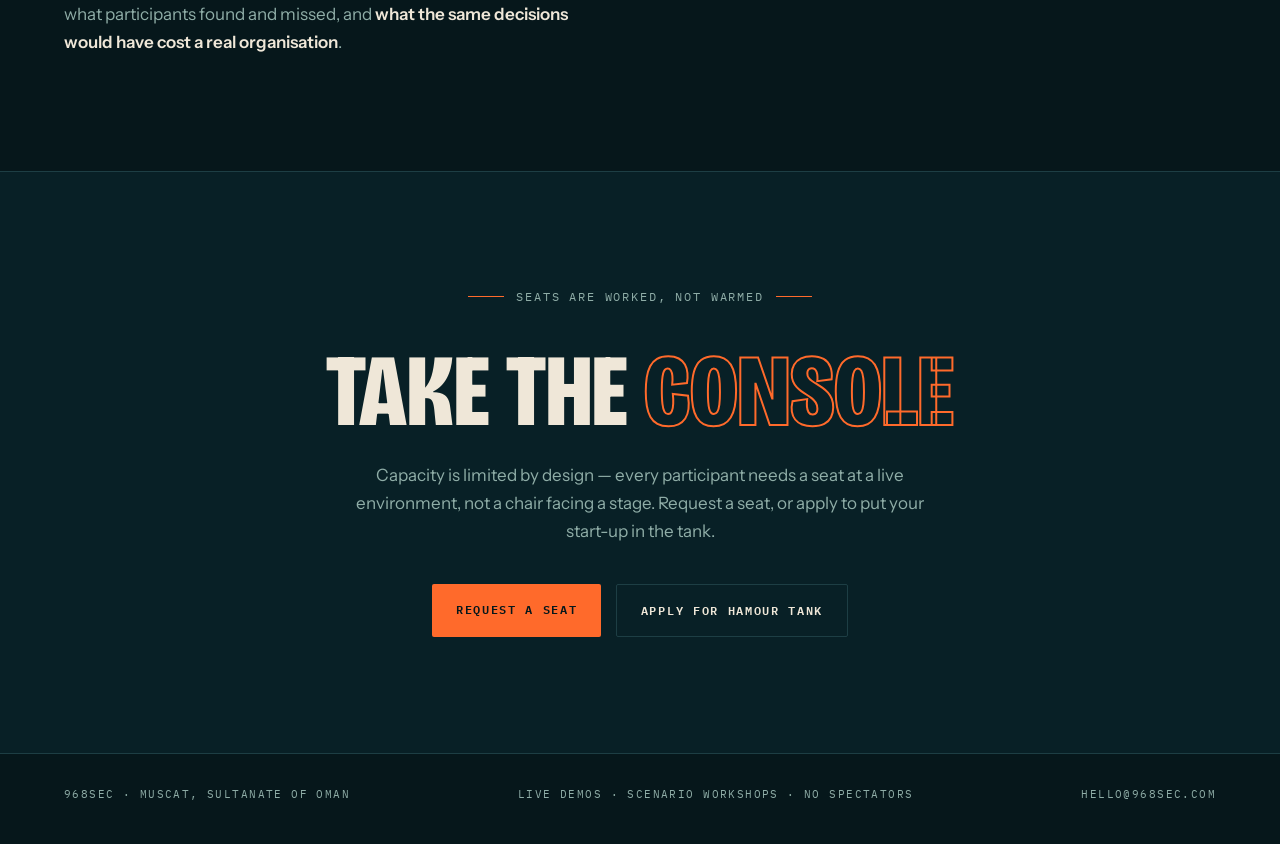
==== commit 4444813e: "Update index.html" ====
--- a/968Sec-Conf-2026-Pilot/index.html
+++ b/968Sec-Conf-2026-Pilot/index.html
@@ -1,933 +1,625 @@
-<!doctype html>
+<!DOCTYPE html>
 <html lang="en">
 <head>
-  <meta charset="utf-8" />
-  <meta name="viewport" content="width=device-width, initial-scale=1" />
-  <title>968Sec Conference - The First Hands-on Cybersecurity in Oman</title>
-  <meta name="description" content="968Sec Conference is a hands-on cybersecurity event in Oman built around live demos, scenario-based workshops, and practical participation." />
-  <meta property="og:title" content="968Sec Conference" />
-  <meta property="og:description" content="No passive talks. No slide theatre. A practical cybersecurity conference built around demos, workshops, and real-world scenarios." />
-  <meta property="og:type" content="website" />
-  <style>
-    :root {
-      --bg: #080b10;
-      --bg-2: #0d121b;
-      --card: rgba(255,255,255,.075);
-      --card-2: rgba(255,255,255,.045);
-      --line: rgba(255,255,255,.12);
-      --text: #edf3ff;
-      --muted: #9ca9bb;
-      --faint: #6c7789;
-      --accent: #00f0b5;
-      --accent-2: #48a7ff;
-      --accent-3: #ffcf5a;
-      --danger: #ff5f7e;
-      --radius: 28px;
-      --shadow: 0 30px 100px rgba(0,0,0,.38);
-      --max: 1180px;
-    }
-
-    * { box-sizing: border-box; }
-
-    html {
-      scroll-behavior: smooth;
-    }
-
-    body {
-      margin: 0;
-      font-family: Inter, ui-sans-serif, system-ui, -apple-system, BlinkMacSystemFont, "Segoe UI", sans-serif;
-      color: var(--text);
-      background:
-        radial-gradient(circle at 12% 0%, rgba(0,240,181,.22), transparent 32rem),
-        radial-gradient(circle at 86% 8%, rgba(72,167,255,.18), transparent 34rem),
-        radial-gradient(circle at 52% 58%, rgba(255,207,90,.08), transparent 34rem),
-        linear-gradient(180deg, #070a0f 0%, #0b0f17 42%, #070a0f 100%);
-      overflow-x: hidden;
-    }
-
-    body::before {
-      content: "";
-      position: fixed;
-      inset: 0;
-      pointer-events: none;
-      opacity: .12;
-      background-image:
-        linear-gradient(rgba(255,255,255,.08) 1px, transparent 1px),
-        linear-gradient(90deg, rgba(255,255,255,.08) 1px, transparent 1px);
-      background-size: 52px 52px;
-      mask-image: linear-gradient(to bottom, black 0%, transparent 80%);
-      z-index: -2;
-    }
-
-    body::after {
-      content: "";
-      position: fixed;
-      inset: 0;
-      pointer-events: none;
-      background: radial-gradient(circle at center, transparent 0%, rgba(0,0,0,.55) 100%);
-      z-index: -1;
-    }
-
-    a {
-      color: inherit;
-      text-decoration: none;
-    }
-
-    .container {
-      width: min(var(--max), calc(100% - 40px));
-      margin: 0 auto;
-    }
-
-    .nav {
-      position: sticky;
-      top: 0;
-      z-index: 50;
-      backdrop-filter: blur(18px);
-      background: rgba(8,11,16,.74);
-      border-bottom: 1px solid var(--line);
-    }
-
-    .nav-inner {
-      min-height: 74px;
-      display: flex;
-      align-items: center;
-      justify-content: space-between;
-      gap: 20px;
-    }
-
-    .brand {
-      display: inline-flex;
-      align-items: center;
-      gap: 12px;
-      font-weight: 800;
-      letter-spacing: -.04em;
-      font-size: 1.1rem;
-    }
-
-    .brand-mark {
-      width: 38px;
-      height: 38px;
-      display: grid;
-      place-items: center;
-      border: 1px solid rgba(0,240,181,.45);
-      background:
-        linear-gradient(135deg, rgba(0,240,181,.20), rgba(72,167,255,.12)),
-        rgba(255,255,255,.05);
-      box-shadow: 0 0 34px rgba(0,240,181,.22);
-      border-radius: 14px;
-      color: var(--accent);
-      font-size: .78rem;
-      font-family: ui-monospace, SFMono-Regular, Menlo, monospace;
-    }
-
-    .nav-links {
-      display: flex;
-      align-items: center;
-      gap: 22px;
-      color: var(--muted);
-      font-size: .94rem;
-    }
-
-    .nav-links a:hover {
-      color: var(--text);
-    }
-
-    .button {
-      display: inline-flex;
-      align-items: center;
-      justify-content: center;
-      gap: 10px;
-      min-height: 46px;
-      padding: 0 18px;
-      border-radius: 999px;
-      border: 1px solid rgba(255,255,255,.16);
-      background: rgba(255,255,255,.07);
-      color: var(--text);
-      font-weight: 700;
-      transition: transform .2s ease, background .2s ease, border-color .2s ease;
-    }
-
-    .button:hover {
-      transform: translateY(-2px);
-      background: rgba(255,255,255,.11);
-      border-color: rgba(255,255,255,.28);
-    }
-
-    .button.primary {
-      color: #03120f;
-      border: 0;
-      background: linear-gradient(135deg, var(--accent), #a8ffe8);
-      box-shadow: 0 16px 50px rgba(0,240,181,.22);
-    }
-
-    .button.secondary {
-      color: var(--text);
-      background: rgba(72,167,255,.10);
-      border-color: rgba(72,167,255,.34);
-    }
-
-    .hero {
-      padding: 94px 0 58px;
-      position: relative;
-    }
-
-    .hero-grid {
-      display: grid;
-      grid-template-columns: 1.08fr .92fr;
-      gap: 38px;
-      align-items: center;
-    }
-
-    .eyebrow {
-      display: inline-flex;
-      align-items: center;
-      gap: 10px;
-      width: fit-content;
-      padding: 8px 12px;
-      border-radius: 999px;
-      border: 1px solid rgba(0,240,181,.28);
-      background: rgba(0,240,181,.08);
-      color: #bfffee;
-      font-size: .84rem;
-      font-weight: 700;
-      letter-spacing: .02em;
-    }
-
-    .pulse {
-      width: 8px;
-      height: 8px;
-      border-radius: 50%;
-      background: var(--accent);
-      box-shadow: 0 0 0 0 rgba(0,240,181,.8);
-      animation: pulse 1.8s infinite;
-    }
-
-    @keyframes pulse {
-      70% { box-shadow: 0 0 0 12px rgba(0,240,181,0); }
-      100% { box-shadow: 0 0 0 0 rgba(0,240,181,0); }
-    }
-
-    h1 {
-      max-width: 880px;
-      margin: 24px 0 18px;
-      font-size: clamp(3rem, 8vw, 7.1rem);
-      line-height: .88;
-      letter-spacing: -.08em;
-    }
-
-    .gradient-text {
-      color: transparent;
-      background: linear-gradient(135deg, #fff 20%, var(--accent) 52%, var(--accent-2) 88%);
-      -webkit-background-clip: text;
-      background-clip: text;
-    }
-
-    .hero-copy {
-      max-width: 720px;
-      color: var(--muted);
-      font-size: clamp(1.08rem, 2vw, 1.35rem);
-      line-height: 1.6;
-      margin: 0 0 30px;
-    }
-
-    .hero-actions {
-      display: flex;
-      flex-wrap: wrap;
-      gap: 14px;
-      margin: 30px 0 34px;
-    }
-
-    .meta-row {
-      display: flex;
-      flex-wrap: wrap;
-      gap: 12px;
-      color: var(--muted);
-    }
-
-    .meta-pill {
-      display: inline-flex;
-      align-items: center;
-      gap: 9px;
-      padding: 10px 13px;
-      border: 1px solid var(--line);
-      background: rgba(255,255,255,.04);
-      border-radius: 999px;
-      font-size: .93rem;
-    }
-
-    .dot {
-      width: 7px;
-      height: 7px;
-      border-radius: 50%;
-      background: var(--accent-3);
-    }
-
-    .terminal-card {
-      position: relative;
-      min-height: 500px;
-      border: 1px solid var(--line);
-      border-radius: var(--radius);
-      background:
-        linear-gradient(180deg, rgba(255,255,255,.08), rgba(255,255,255,.035)),
-        rgba(6,9,14,.86);
-      box-shadow: var(--shadow);
-      overflow: hidden;
-    }
-
-    .terminal-card::before {
-      content: "";
-      position: absolute;
-      inset: 0;
-      background:
-        radial-gradient(circle at 20% 20%, rgba(0,240,181,.16), transparent 22rem),
-        radial-gradient(circle at 80% 80%, rgba(72,167,255,.16), transparent 22rem);
-      pointer-events: none;
-    }
-
-    .terminal-top {
-      position: relative;
-      display: flex;
-      align-items: center;
-      justify-content: space-between;
-      height: 54px;
-      padding: 0 18px;
-      border-bottom: 1px solid var(--line);
-      color: var(--faint);
-      font-family: ui-monospace, SFMono-Regular, Menlo, monospace;
-      font-size: .82rem;
-    }
-
-    .window-dots {
-      display: flex;
-      gap: 8px;
-    }
-
-    .window-dots span {
-      width: 10px;
-      height: 10px;
-      border-radius: 50%;
-      background: rgba(255,255,255,.22);
-    }
-
-    .terminal-body {
-      position: relative;
-      padding: 24px;
-      font-family: ui-monospace, SFMono-Regular, Menlo, monospace;
-    }
-
-    .log-line {
-      display: grid;
-      grid-template-columns: 100px 1fr;
-      gap: 16px;
-      padding: 12px 0;
-      border-bottom: 1px solid rgba(255,255,255,.08);
-      color: #d7e2f2;
-      font-size: .92rem;
-    }
-
-    .log-line span:first-child {
-      color: var(--faint);
-    }
-
-    .severity {
-      color: var(--accent);
-    }
-
-    .severity.hot {
-      color: var(--danger);
-    }
-
-    .mini-scoreboard {
-      margin-top: 26px;
-      display: grid;
-      grid-template-columns: repeat(3, 1fr);
-      gap: 12px;
-    }
-
-    .score {
-      padding: 16px;
-      border: 1px solid var(--line);
-      background: rgba(255,255,255,.045);
-      border-radius: 18px;
-    }
-
-    .score strong {
-      display: block;
-      font-size: 1.55rem;
-      letter-spacing: -.05em;
-    }
-
-    .score span {
-      display: block;
-      margin-top: 4px;
-      color: var(--muted);
-      font-size: .78rem;
-      line-height: 1.35;
-    }
-
-    section {
-      padding: 72px 0;
-    }
-
-    .section-head {
-      display: grid;
-      grid-template-columns: .85fr 1.15fr;
-      gap: 28px;
-      align-items: end;
-      margin-bottom: 30px;
-    }
-
-    h2 {
-      margin: 0;
-      font-size: clamp(2rem, 4.7vw, 4.3rem);
-      line-height: .95;
-      letter-spacing: -.07em;
-    }
-
-    .section-head p {
-      color: var(--muted);
-      line-height: 1.65;
-      margin: 0;
-      font-size: 1.05rem;
-    }
-
-    .cards {
-      display: grid;
-      grid-template-columns: repeat(3, 1fr);
-      gap: 16px;
-    }
-
-    .card {
-      position: relative;
-      min-height: 250px;
-      padding: 24px;
-      border-radius: var(--radius);
-      border: 1px solid var(--line);
-      background:
-        linear-gradient(180deg, rgba(255,255,255,.08), rgba(255,255,255,.038));
-      overflow: hidden;
-    }
-
-    .card::after {
-      content: "";
-      position: absolute;
-      inset: auto -20% -40% auto;
-      width: 220px;
-      height: 220px;
-      border-radius: 50%;
-      background: rgba(0,240,181,.09);
-      filter: blur(10px);
-      pointer-events: none;
-    }
-
-    .card h3 {
-      margin: 0 0 14px;
-      font-size: 1.35rem;
-      letter-spacing: -.04em;
-    }
-
-    .card p {
-      margin: 0;
-      color: var(--muted);
-      line-height: 1.62;
-    }
-
-    .number {
-      display: inline-grid;
-      place-items: center;
-      width: 42px;
-      height: 42px;
-      margin-bottom: 22px;
-      border-radius: 15px;
-      background: rgba(0,240,181,.10);
-      color: var(--accent);
-      border: 1px solid rgba(0,240,181,.24);
-      font-family: ui-monospace, SFMono-Regular, Menlo, monospace;
-      font-size: .9rem;
-    }
-
-    .feature-panel {
-      display: grid;
-      grid-template-columns: .9fr 1.1fr;
-      gap: 16px;
-      align-items: stretch;
-    }
-
-    .big-card {
-      padding: 32px;
-      border: 1px solid rgba(255,255,255,.13);
-      background:
-        radial-gradient(circle at top right, rgba(0,240,181,.16), transparent 25rem),
-        linear-gradient(180deg, rgba(255,255,255,.09), rgba(255,255,255,.04));
-      border-radius: var(--radius);
-      box-shadow: var(--shadow);
-    }
-
-    .big-card h3 {
-      margin: 0;
-      font-size: clamp(2rem, 4vw, 3.4rem);
-      letter-spacing: -.07em;
-      line-height: .95;
-    }
-
-    .big-card p {
-      margin: 18px 0 0;
-      color: var(--muted);
-      line-height: 1.7;
-      font-size: 1.04rem;
-    }
-
-    .rules {
-      display: grid;
-      gap: 12px;
-    }
-
-    .rule {
-      padding: 20px;
-      border-radius: 22px;
-      border: 1px solid var(--line);
-      background: rgba(255,255,255,.045);
-    }
-
-    .rule strong {
-      display: block;
-      margin-bottom: 6px;
-      font-size: 1.02rem;
-    }
-
-    .rule span {
-      color: var(--muted);
-      line-height: 1.55;
-      display: block;
-    }
-
-    .timeline {
-      display: grid;
-      gap: 14px;
-    }
-
-    .timeline-item {
-      display: grid;
-      grid-template-columns: 130px 1fr;
-      gap: 16px;
-      align-items: start;
-      padding: 22px;
-      border: 1px solid var(--line);
-      border-radius: 24px;
-      background: rgba(255,255,255,.045);
-    }
-
-    .time {
-      color: var(--accent-3);
-      font-family: ui-monospace, SFMono-Regular, Menlo, monospace;
-      font-size: .88rem;
-      padding-top: 2px;
-    }
-
-    .timeline-item h3 {
-      margin: 0 0 6px;
-      letter-spacing: -.03em;
-    }
-
-    .timeline-item p {
-      margin: 0;
-      color: var(--muted);
-      line-height: 1.55;
-    }
-
-    .banner {
-      padding: 40px;
-      border-radius: calc(var(--radius) + 8px);
-      border: 1px solid rgba(0,240,181,.25);
-      background:
-        linear-gradient(135deg, rgba(0,240,181,.14), rgba(72,167,255,.10)),
-        rgba(255,255,255,.045);
-      display: grid;
-      grid-template-columns: 1fr auto;
-      gap: 24px;
-      align-items: center;
-      box-shadow: var(--shadow);
-    }
-
-    .banner h2 {
-      font-size: clamp(2rem, 4vw, 3.9rem);
-    }
-
-    .banner p {
-      margin: 14px 0 0;
-      color: var(--muted);
-      line-height: 1.65;
-      max-width: 690px;
-    }
-
-    .faq {
-      display: grid;
-      grid-template-columns: repeat(2, 1fr);
-      gap: 14px;
-    }
-
-    details {
-      padding: 22px;
-      border: 1px solid var(--line);
-      border-radius: 24px;
-      background: rgba(255,255,255,.045);
-    }
-
-    summary {
-      cursor: pointer;
-      font-weight: 800;
-      letter-spacing: -.02em;
-    }
-
-    details p {
-      color: var(--muted);
-      line-height: 1.62;
-      margin: 16px 0 0;
-    }
-
-    .footer {
-      padding: 44px 0 64px;
-      color: var(--muted);
-      border-top: 1px solid var(--line);
-    }
-
-    .footer-inner {
-      display: flex;
-      justify-content: space-between;
-      align-items: center;
-      gap: 20px;
-      flex-wrap: wrap;
-    }
-
-    .reveal {
-      opacity: 0;
-      transform: translateY(18px);
-      transition: opacity .7s ease, transform .7s ease;
-    }
-
-    .reveal.visible {
-      opacity: 1;
-      transform: translateY(0);
-    }
-
-    @media (max-width: 900px) {
-      .nav-links {
-        display: none;
-      }
-
-      .hero {
-        padding-top: 62px;
-      }
-
-      .hero-grid,
-      .section-head,
-      .feature-panel,
-      .banner {
-        grid-template-columns: 1fr;
-      }
-
-      .terminal-card {
-        min-height: auto;
-      }
-
-      .cards,
-      .faq {
-        grid-template-columns: 1fr;
-      }
-
-      .mini-scoreboard {
-        grid-template-columns: 1fr;
-      }
-
-      .timeline-item {
-        grid-template-columns: 1fr;
-      }
-
-      h1 {
-        font-size: clamp(3rem, 16vw, 5.2rem);
-      }
-    }
-
-    @media (max-width: 520px) {
-      .container {
-        width: min(100% - 28px, var(--max));
-      }
-
-      .hero-actions,
-      .meta-row {
-        flex-direction: column;
-      }
-
-      .button,
-      .meta-pill {
-        width: 100%;
-      }
-
-      .terminal-body,
-      .big-card,
-      .banner,
-      .card {
-        padding: 20px;
-      }
-
-      .log-line {
-        grid-template-columns: 1fr;
-        gap: 4px;
-      }
-    }
-  </style>
+<meta charset="UTF-8">
+<meta name="viewport" content="width=device-width, initial-scale=1.0">
+<title>968Sec — Hands-on Cybersecurity Conference · Muscat, Oman</title>
+<meta name="description" content="968Sec is a practical cybersecurity conference in Muscat, Oman. Live demos at Hamour Tank and scenario-based workshops. No slides-only talks. No sales pitches.">
+<link rel="preconnect" href="https://fonts.googleapis.com">
+<link rel="preconnect" href="https://fonts.gstatic.com" crossorigin>
+<link href="https://fonts.googleapis.com/css2?family=Bricolage+Grotesque:opsz,wdth,wght@10..48,75..100,300..800&family=IBM+Plex+Mono:wght@400;500;600&family=Instrument+Sans:wght@400;500;600&display=swap" rel="stylesheet">
+<style>
+/* ============================================================
+   968SEC — design tokens
+   Palette: Gulf-water abyss / bone / signal flare
+   ============================================================ */
+:root{
+  --abyss:      #06171B;   /* deep gulf water            */
+  --abyss-2:    #082026;   /* section alternation        */
+  --panel:      #0C2429;   /* raised surfaces            */
+  --line:       #1D3E44;   /* hairlines                  */
+  --bone:       #EFE7D8;   /* primary text               */
+  --sea:        #8FADA7;   /* muted text / sea-glass     */
+  --flare:      #FF6A2B;   /* signal orange              */
+  --flare-deep: #C9481A;
+  --ok:         #63C68A;   /* terminal "ready" green     */
+
+  --font-display:"Bricolage Grotesque",system-ui,sans-serif;
+  --font-body:"Instrument Sans",system-ui,sans-serif;
+  --font-mono:"IBM Plex Mono",ui-monospace,monospace;
+
+  --gutter: clamp(1.25rem, 5vw, 5rem);
+  --measure: 34rem;
+}
+
+*{margin:0;padding:0;box-sizing:border-box}
+
+html{scroll-behavior:smooth}
+@media (prefers-reduced-motion: reduce){
+  html{scroll-behavior:auto}
+}
+
+body{
+  background:var(--abyss);
+  color:var(--bone);
+  font-family:var(--font-body);
+  font-size:1.0625rem;
+  line-height:1.65;
+  -webkit-font-smoothing:antialiased;
+}
+
+::selection{background:var(--flare);color:var(--abyss)}
+
+a{color:inherit}
+:focus-visible{outline:2px solid var(--flare);outline-offset:3px;border-radius:2px}
+
+/* ---------- utility type ---------- */
+.mono{
+  font-family:var(--font-mono);
+  font-size:.72rem;
+  letter-spacing:.14em;
+  text-transform:uppercase;
+}
+.eyebrow{
+  display:flex;align-items:center;gap:.75rem;
+  color:var(--flare);
+  font-family:var(--font-mono);
+  font-size:.72rem;letter-spacing:.16em;text-transform:uppercase;
+}
+.eyebrow::before{
+  content:"";width:2.25rem;height:1px;background:var(--flare);
+  display:inline-block;flex:none;
+}
+.lede{color:var(--sea);max-width:var(--measure)}
+.lede strong{color:var(--bone);font-weight:600}
+
+/* ============================================================
+   Top bar
+   ============================================================ */
+.topbar{
+  position:fixed;inset:0 0 auto 0;z-index:50;
+  display:flex;justify-content:space-between;align-items:center;
+  padding:.9rem var(--gutter);
+  background:color-mix(in srgb, var(--abyss) 82%, transparent);
+  backdrop-filter:blur(10px);
+  border-bottom:1px solid var(--line);
+}
+.brand{
+  font-family:var(--font-display);
+  font-weight:800;font-stretch:80%;
+  font-size:1.15rem;letter-spacing:.02em;
+  text-decoration:none;
+}
+.brand em{font-style:normal;color:var(--flare)}
+.topnav{display:flex;gap:1.75rem;align-items:center}
+.topnav a{
+  font-family:var(--font-mono);font-size:.7rem;
+  letter-spacing:.14em;text-transform:uppercase;
+  color:var(--sea);text-decoration:none;
+  transition:color .2s;
+}
+.topnav a:hover{color:var(--bone)}
+.topnav .cta{
+  color:var(--abyss);background:var(--flare);
+  padding:.55rem .95rem;border-radius:2px;font-weight:600;
+}
+.topnav .cta:hover{background:var(--bone);color:var(--abyss)}
+@media (max-width:640px){
+  .topnav a:not(.cta){display:none}
+}
+
+/* ============================================================
+   Hero
+   ============================================================ */
+.hero{
+  position:relative;
+  min-height:100svh;
+  display:grid;
+  grid-template-columns:minmax(0,1.15fr) minmax(0,.85fr);
+  gap:clamp(2rem,4vw,4rem);
+  align-items:center;
+  padding:7.5rem var(--gutter) 4rem;
+  overflow:hidden;
+}
+/* sonar rings — quiet, static depth */
+.hero::before{
+  content:"";position:absolute;inset:-40% -20% auto auto;
+  width:120vmin;height:120vmin;pointer-events:none;
+  background:
+    radial-gradient(circle, transparent 34%, rgba(143,173,167,.05) 34.5%, transparent 35%),
+    radial-gradient(circle, transparent 49%, rgba(143,173,167,.05) 49.5%, transparent 50%),
+    radial-gradient(circle, transparent 64%, rgba(143,173,167,.05) 64.5%, transparent 65%),
+    radial-gradient(circle at center, rgba(255,106,43,.06), transparent 42%);
+}
+.hero-copy{position:relative;z-index:1}
+.hero h1{
+  font-family:var(--font-display);
+  font-weight:800;font-stretch:78%;
+  font-size:clamp(4.5rem, 13.5vw, 11.5rem);
+  line-height:.88;
+  letter-spacing:-.01em;
+  margin:1.1rem 0 1.4rem;
+  text-transform:uppercase;
+}
+.hero h1 .hollow{
+  color:transparent;
+  -webkit-text-stroke:2px var(--bone);
+}
+.hero h1 .sec{color:var(--flare)}
+.hero .lede{font-size:1.125rem;margin-bottom:2.25rem}
+.hero-actions{display:flex;flex-wrap:wrap;gap:.9rem}
+
+.btn{
+  display:inline-block;text-decoration:none;
+  font-family:var(--font-mono);font-size:.75rem;
+  letter-spacing:.14em;text-transform:uppercase;font-weight:600;
+  padding:1rem 1.5rem;border-radius:2px;
+  transition:transform .15s ease, background .2s, color .2s, border-color .2s;
+}
+.btn:hover{transform:translateY(-2px)}
+.btn-solid{background:var(--flare);color:var(--abyss)}
+.btn-solid:hover{background:var(--bone)}
+.btn-ghost{border:1px solid var(--line);color:var(--bone)}
+.btn-ghost:hover{border-color:var(--flare);color:var(--flare)}
+
+/* ---------- the signature: live incident console ---------- */
+.console{
+  position:relative;z-index:1;
+  background:var(--panel);
+  border:1px solid var(--line);
+  border-radius:6px;
+  box-shadow:0 30px 80px rgba(0,0,0,.5);
+  font-family:var(--font-mono);
+  font-size:clamp(.68rem, 1.4vw, .8rem);
+  line-height:1.9;
+}
+.console-head{
+  display:flex;align-items:center;gap:.6rem;
+  padding:.7rem 1rem;
+  border-bottom:1px solid var(--line);
+  color:var(--sea);font-size:.68rem;letter-spacing:.12em;text-transform:uppercase;
+}
+.console-head .dot{width:.55rem;height:.55rem;border-radius:50%;background:var(--line)}
+.console-head .dot.live{background:var(--flare);
+  animation:pulse 1.6s ease-in-out infinite}
+@keyframes pulse{50%{opacity:.35}}
+.console-body{padding:1.1rem 1.2rem 1.3rem}
+
+.tl{white-space:nowrap;overflow:hidden}
+.tl span{
+  display:inline-block;max-width:100%;
+  overflow:hidden;vertical-align:bottom;white-space:nowrap;
+  width:0;
+  animation:type .8s steps(38,end) forwards;
+  animation-delay:var(--d);
+}
+@keyframes type{to{width:var(--w)}}
+.tl .p{color:var(--sea)}
+.tl .alert{color:var(--flare)}
+.tl .crit{color:var(--flare-deep);font-weight:600}
+.tl .ok{color:var(--ok)}
+.cursor::after{
+  content:"▋";color:var(--flare);
+  animation:blink 1s steps(1) infinite;
+  animation-delay:6.4s;opacity:0;
+}
+@keyframes blink{0%{opacity:1}50%{opacity:0}100%{opacity:1}}
+
+@media (prefers-reduced-motion: reduce){
+  .tl span{animation:none;width:auto}
+  .cursor::after{animation:none;opacity:1}
+  .console-head .dot.live{animation:none}
+  .btn:hover{transform:none}
+}
+
+@media (max-width:900px){
+  .hero{grid-template-columns:1fr;min-height:auto;padding-top:6.5rem}
+  .console{max-width:34rem}
+}
+
+/* ============================================================
+   Rules strip
+   ============================================================ */
+.rules{
+  border-block:1px solid var(--line);
+  background:var(--abyss-2);
+  display:flex;flex-wrap:wrap;
+}
+.rules span{
+  flex:1 1 12rem;
+  padding:1.1rem var(--gutter);
+  font-family:var(--font-mono);font-size:.7rem;
+  letter-spacing:.15em;text-transform:uppercase;
+  color:var(--sea);text-align:center;
+  border-inline-start:1px solid var(--line);
+}
+.rules span:first-child{border-inline-start:0}
+.rules span b{color:var(--flare);font-weight:600}
+
+/* ============================================================
+   Sections — shared
+   ============================================================ */
+.section{padding:clamp(4.5rem,9vw,8rem) var(--gutter)}
+.section-alt{background:var(--abyss-2)}
+.section-head{margin-bottom:clamp(2.5rem,5vw,4rem)}
+.section-head h2{
+  font-family:var(--font-display);
+  font-weight:800;font-stretch:80%;
+  font-size:clamp(2.6rem, 6vw, 4.75rem);
+  line-height:.95;text-transform:uppercase;
+  margin:1rem 0 1.25rem;
+}
+.section-head h2 em{font-style:normal;color:var(--flare)}
+.designation{
+  font-family:var(--font-mono);font-size:.72rem;
+  letter-spacing:.16em;color:var(--sea);
+}
+
+/* ============================================================
+   Manifesto
+   ============================================================ */
+.manifesto{
+  display:grid;grid-template-columns:minmax(0,1fr) minmax(0,1fr);
+  gap:clamp(2rem,5vw,5rem);align-items:start;
+}
+.manifesto h2{
+  font-family:var(--font-display);font-weight:800;font-stretch:80%;
+  font-size:clamp(2.2rem,4.5vw,3.6rem);line-height:1.02;
+  text-transform:uppercase;
+}
+.manifesto h2 em{font-style:normal;color:var(--flare)}
+.manifesto p{color:var(--sea);max-width:var(--measure)}
+.manifesto p + p{margin-top:1.1rem}
+.manifesto p strong{color:var(--bone);font-weight:600}
+@media (max-width:820px){.manifesto{grid-template-columns:1fr}}
+
+/* ============================================================
+   Hamour Tank
+   ============================================================ */
+.tank-grid{
+  display:grid;grid-template-columns:minmax(0,1fr) minmax(0,1fr);
+  gap:clamp(2rem,5vw,5rem);align-items:start;
+}
+@media (max-width:900px){.tank-grid{grid-template-columns:1fr}}
+
+.tank-copy p{color:var(--sea);max-width:var(--measure)}
+.tank-copy p + p{margin-top:1.1rem}
+.tank-copy strong{color:var(--bone);font-weight:600}
+.hamour-note{
+  margin-top:1.6rem;padding-left:1rem;
+  border-left:2px solid var(--flare);
+  color:var(--sea);font-size:.95rem;font-style:italic;
+}
+
+/* the clock — 5:00 demo / 5:00 Q&A */
+.clock{
+  background:var(--panel);border:1px solid var(--line);
+  border-radius:6px;padding:1.5rem;
+}
+.clock-title{
+  display:flex;justify-content:space-between;align-items:baseline;
+  margin-bottom:1.1rem;
+  font-family:var(--font-mono);font-size:.7rem;
+  letter-spacing:.14em;text-transform:uppercase;color:var(--sea);
+}
+.clock-title b{color:var(--bone)}
+.clock-bar{
+  display:flex;height:4.25rem;border-radius:3px;overflow:hidden;
+  border:1px solid var(--line);
+}
+.clock-bar > div{
+  flex:1;display:flex;flex-direction:column;justify-content:center;
+  padding:0 1.1rem;
+  font-family:var(--font-mono);letter-spacing:.1em;text-transform:uppercase;
+}
+.seg-demo{
+  background:var(--flare);color:var(--abyss);
+  background-image:repeating-linear-gradient(
+    90deg, transparent 0, transparent calc(20% - 1px),
+    rgba(6,23,27,.25) calc(20% - 1px), rgba(6,23,27,.25) 20%);
+}
+.seg-qa{
+  background:var(--abyss);color:var(--bone);
+  background-image:repeating-linear-gradient(
+    90deg, transparent 0, transparent calc(20% - 1px),
+    var(--line) calc(20% - 1px), var(--line) 20%);
+}
+.clock-bar .t{font-size:1.35rem;font-weight:600;line-height:1.1}
+.clock-bar .l{font-size:.62rem;opacity:.85}
+.clock-foot{
+  margin-top:.9rem;
+  font-family:var(--font-mono);font-size:.68rem;
+  letter-spacing:.12em;text-transform:uppercase;color:var(--sea);
+  display:flex;justify-content:space-between;gap:1rem;flex-wrap:wrap;
+}
+.clock-foot b{color:var(--flare);font-weight:600}
+
+.tank-rules{
+  margin-top:1.5rem;list-style:none;
+  border-top:1px solid var(--line);
+}
+.tank-rules li{
+  display:flex;gap:1rem;align-items:baseline;
+  padding:.85rem 0;border-bottom:1px solid var(--line);
+  color:var(--sea);font-size:.95rem;
+}
+.tank-rules .no{
+  font-family:var(--font-mono);font-size:.65rem;
+  letter-spacing:.12em;color:var(--flare);flex:none;
+  text-transform:uppercase;min-width:3.4rem;
+}
+.tank-rules strong{color:var(--bone);font-weight:600}
+
+/* ============================================================
+   Workshops
+   ============================================================ */
+.ws-intro{max-width:var(--measure);color:var(--sea);margin-bottom:.5rem}
+.ws-intro strong{color:var(--bone);font-weight:600}
+
+.scenario-tag{
+  display:inline-flex;align-items:center;gap:.6rem;
+  margin:1.8rem 0 2.4rem;
+  padding:.7rem 1rem;
+  border:1px dashed var(--line);border-radius:3px;
+  font-family:var(--font-mono);font-size:.72rem;
+  letter-spacing:.13em;text-transform:uppercase;color:var(--sea);
+}
+.scenario-tag i{
+  font-style:normal;width:.5rem;height:.5rem;border-radius:50%;
+  background:var(--flare);animation:pulse 1.6s ease-in-out infinite;
+}
+@media (prefers-reduced-motion: reduce){.scenario-tag i{animation:none}}
+.scenario-tag b{color:var(--bone);font-weight:600}
+
+.phases{
+  display:grid;
+  grid-template-columns:repeat(4, minmax(0,1fr));
+  gap:1px;background:var(--line);
+  border:1px solid var(--line);border-radius:6px;overflow:hidden;
+}
+@media (max-width:980px){.phases{grid-template-columns:repeat(2,minmax(0,1fr))}}
+@media (max-width:540px){.phases{grid-template-columns:1fr}}
+.phase{
+  background:var(--panel);padding:1.6rem 1.4rem 1.8rem;
+  position:relative;
+  transition:background .25s;
+}
+.phase:hover{background:#10303a}
+.phase .code{
+  font-family:var(--font-mono);font-size:.65rem;
+  letter-spacing:.14em;color:var(--flare);text-transform:uppercase;
+}
+.phase h3{
+  font-family:var(--font-display);font-weight:700;font-stretch:85%;
+  font-size:1.45rem;text-transform:uppercase;
+  margin:.65rem 0 .6rem;
+}
+.phase p{color:var(--sea);font-size:.92rem;line-height:1.6}
+.phase::after{
+  content:"→";position:absolute;top:1.5rem;right:1.2rem;
+  color:var(--line);font-size:1.1rem;
+}
+.phase:last-child::after{content:"■";color:var(--flare);font-size:.8rem;top:1.7rem}
+
+.ws-foot{
+  margin-top:2rem;color:var(--sea);max-width:var(--measure);
+}
+.ws-foot strong{color:var(--bone);font-weight:600}
+
+/* ============================================================
+   Register
+   ============================================================ */
+.register{
+  text-align:center;
+  border-top:1px solid var(--line);
+}
+.register h2{
+  font-family:var(--font-display);font-weight:800;font-stretch:78%;
+  font-size:clamp(2.8rem, 8vw, 6.5rem);
+  line-height:.92;text-transform:uppercase;
+  margin:1.2rem auto 1.4rem;
+}
+.register h2 em{font-style:normal;color:transparent;-webkit-text-stroke:2px var(--flare)}
+.register p{color:var(--sea);max-width:38rem;margin:0 auto 2.4rem}
+.register .eyebrow{justify-content:center}
+.register .eyebrow::after{
+  content:"";width:2.25rem;height:1px;background:var(--flare);flex:none;
+}
+
+/* ============================================================
+   Footer
+   ============================================================ */
+footer{
+  border-top:1px solid var(--line);
+  padding:2rem var(--gutter) 2.5rem;
+  display:flex;justify-content:space-between;gap:1.5rem;flex-wrap:wrap;
+  color:var(--sea);
+  font-family:var(--font-mono);font-size:.68rem;
+  letter-spacing:.13em;text-transform:uppercase;
+}
+footer a{color:var(--sea);text-decoration:none}
+footer a:hover{color:var(--flare)}
+</style>
 </head>
 <body>
-  <header class="nav">
-    <div class="container nav-inner">
-      <a href="#" class="brand" aria-label="968Sec Conference">
-        <span class="brand-mark">968</span>
-        <span>968Sec Conference</span>
-      </a>
-      <nav class="nav-links" aria-label="Main navigation">
-        <a href="#format">Format</a>
-        <a href="#hamour">Hamour Tank</a>
-        <a href="#workshops">Workshops</a>
-        <a href="#updates">Updates</a>
-      </nav>
-      <a class="button secondary" href="mailto:connor@968sec.com?subject=968Sec%20Conference%20Updates">Get updates</a>
+
+<!-- ======================= TOP BAR ======================= -->
+<header class="topbar">
+  <a class="brand" href="#top">968<em>SEC</em></a>
+  <nav class="topnav" aria-label="Main">
+    <a href="#tank">Hamour Tank</a>
+    <a href="#workshops">Workshops</a>
+    <a href="#why">Why 968</a>
+    <a class="cta" href="#register">Request a seat</a>
+  </nav>
+</header>
+
+<!-- ======================= HERO ======================= -->
+<main id="top">
+<section class="hero">
+  <div class="hero-copy">
+    <p class="eyebrow">Muscat · Oman &nbsp;/&nbsp; Ops briefing 968</p>
+    <h1><span class="hollow">968</span><br><span class="sec">SEC</span></h1>
+    <p class="lede">A cybersecurity conference with <strong>no audience</strong>.
+      Live demos, scenario-based workshops, direct participation.
+      You don't attend 968Sec — <strong>you operate in it</strong>.</p>
+    <div class="hero-actions">
+      <a class="btn btn-solid" href="#register">Request a seat</a>
+      <a class="btn btn-ghost" href="#tank">Demo at Hamour Tank</a>
     </div>
-  </header>
-
-  <main>
-    <section class="hero">
-      <div class="container hero-grid">
-        <div>
-          <div class="eyebrow"><span class="pulse"></span> Oman’s first hands-on cybersecurity conference</div>
-          <h1>Cybersecurity, but <span class="gradient-text">practical.</span></h1>
-          <p class="hero-copy">
-            A conference built around doing, not watching. Live demos,
-            scenario-based workshops, and hostile exercises that feel closer to a real incident
-            than a lecture hall.
-          </p>
-          <div class="hero-actions">
-            <a class="button primary" href="#updates">Follow the release</a>
-            <a class="button" href="#format">See the format</a>
-          </div>
-          <div class="meta-row">
-            <span class="meta-pill"><span class="dot"></span> Oman</span>
-            <span class="meta-pill"><span class="dot"></span> Date to be announced</span>
-            <span class="meta-pill"><span class="dot"></span> No passive attendance</span>
-          </div>
+  </div>
+
+  <div class="console" role="img" aria-label="Simulated incident console: ransomware scenario initiates and hands the participant the controls.">
+    <div class="console-head">
+      <span class="dot live"></span><span class="dot"></span><span class="dot"></span>
+      &nbsp;968sec / scenario-04 — live
+    </div>
+    <div class="console-body" aria-hidden="true">
+      <div class="tl"><span style="--w:33ch;--d:.3s"><span class="p">$</span> ./initiate --scenario ransomware_04</span></div>
+      <div class="tl"><span style="--w:38ch;--d:1.3s"><span class="alert">[09:00:12] ALERT</span> smb lateral movement — 14 hosts</span></div>
+      <div class="tl"><span style="--w:40ch;--d:2.4s"><span class="crit">[09:00:14] CRIT </span> backups unreachable · shares encrypting</span></div>
+      <div class="tl"><span style="--w:36ch;--d:3.5s"><span class="alert">[09:00:15] CRIT </span> domain admin credentials in play</span></div>
+      <div class="tl"><span style="--w:34ch;--d:4.6s"><span class="ok">[09:00:16] TASK </span> console handed to participants</span></div>
+      <div class="tl cursor"><span style="--w:26ch;--d:5.6s"><span class="p">$</span> your move. investigate.</span></div>
+    </div>
+  </div>
+</section>
+
+<!-- ======================= RULES STRIP ======================= -->
+<div class="rules" aria-label="House rules">
+  <span><b>No</b> slides-only talks</span>
+  <span><b>No</b> sales pitches</span>
+  <span><b>No</b> ambiguous statistics</span>
+  <span><b>Only</b> demonstrated results</span>
+</div>
+
+<!-- ======================= MANIFESTO ======================= -->
+<section class="section" id="why">
+  <div class="manifesto">
+    <div>
+      <p class="eyebrow">Why 968</p>
+      <h2 style="margin-top:1rem">Built for the people who get <em>the 2 a.m. call</em>.</h2>
+    </div>
+    <div>
+      <p>Most security conferences are watched. 968Sec is <strong>worked</strong>.
+        Every session puts something real in front of you — a running exploit,
+        a compromised network, a founder's tool under live fire — and asks you
+        to engage with it directly.</p>
+      <p>Two formats, one standard: <strong>if it can't be demonstrated,
+        it doesn't get stage time.</strong> Named for Oman's calling code,
+        built for the Gulf's practitioners.</p>
+    </div>
+  </div>
+</section>
+
+<!-- ======================= HAMOUR TANK ======================= -->
+<section class="section section-alt" id="tank">
+  <div class="section-head">
+    <p class="eyebrow">Format 01 — Live demo gauntlet</p>
+    <h2>Hamour <em>Tank</em></h2>
+    <p class="designation">Designation HT/968 · Start-up proving ground</p>
+  </div>
+
+  <div class="tank-grid">
+    <div class="tank-copy">
+      <p>Start-ups get <strong>five minutes to demo</strong> a working
+        cybersecurity idea, followed by <strong>five minutes of direct
+        Q&amp;A</strong> from a floor of practitioners. No pitch deck between
+        you and the room. No ambiguous statistics. If it works —
+        <strong>show it working</strong>.</p>
+      <p>The audience isn't investors being courted; it's engineers,
+        responders, and CISOs who will use, break, or buy what you've built.
+        Their questions are the due diligence.</p>
+      <p class="hamour-note">The hamour is the Gulf's apex reef predator.
+        It doesn't chase hype — it waits, watches, and strikes what's real.</p>
+    </div>
+
+    <div>
+      <div class="clock" role="img" aria-label="Ten-minute format: five minutes demo, five minutes Q and A. The clock does not stop.">
+        <div class="clock-title"><span>Session format</span><b>10:00 total</b></div>
+        <div class="clock-bar" aria-hidden="true">
+          <div class="seg-demo"><span class="t">5:00</span><span class="l">Live demo</span></div>
+          <div class="seg-qa"><span class="t">5:00</span><span class="l">Direct Q&amp;A</span></div>
         </div>
-
-        <aside class="terminal-card reveal" aria-label="Conference simulation preview">
-          <div class="terminal-top">
-            <div class="window-dots"><span></span><span></span><span></span></div>
-            <span>incident-room.local</span>
-          </div>
-          <div class="terminal-body">
-            <div class="log-line"><span>09:12:04</span><strong class="severity hot">INCIDENT DETECTED</strong></div>
-            <div class="log-line"><span>09:18:29</span><strong>Initial Response</strong></div>
-            <div class="log-line"><span>09:27:41</span><strong>Possible Finding</strong></div>
-            <div class="log-line"><span>09:39:10</span><strong class="severity">Restoration Possible</strong></div>
-            <div class="log-line"><span>09:44:55</span><strong>Executive update due in 10 minutes.</strong></div>
-
-            <div class="mini-scoreboard">
-              <div class="score">
-                <strong>5+5</strong>
-                <span>Hamour Tank pitch and Q&amp;A format</span>
-              </div>
-              <div class="score">
-                <strong>0</strong>
-                <span>Slide-only sessions</span>
-              </div>
-              <div class="score">
-                <strong>100%</strong>
-                <span>Built for participation</span>
-              </div>
-            </div>
-          </div>
-        </aside>
-      </div>
-    </section>
-
-    <section id="format">
-      <div class="container">
-        <div class="section-head reveal">
-          <h2>Not a normal conference.</h2>
-          <p>
-            968Sec Conference is designed for people who want to test ideas, tools,
-            decisions, and operating models under pressure. The format rewards evidence,
-            clarity, and practical execution.
-          </p>
-        </div>
-
-        <div class="cards">
-          <article class="card reveal">
-            <span class="number">01</span>
-            <h3>Demo-first</h3>
-            <p>No slide theatre. If a claim matters, it should be shown working in front of the room.</p>
-          </article>
-
-          <article class="card reveal">
-            <span class="number">02</span>
-            <h3>Scenario-led</h3>
-            <p>Participants are placed inside realistic environments and asked to investigate, decide, restore, and explain.</p>
-          </article>
-
-          <article class="card reveal">
-            <span class="number">03</span>
-            <h3>Built for Oman, by Oman</h3>
-            <p>The event focuses on the cybersecurity problems, sectors, and operating realities that matter locally. Exercises are not built by international companies, but by you.</p>
-          </article>
+        <div class="clock-foot" aria-hidden="true">
+          <span>One-minute tick marks</span><b>The clock does not stop</b>
         </div>
       </div>
-    </section>
-
-    <section id="hamour">
-      <div class="container">
-        <div class="section-head reveal">
-          <h2>Hamour Tank</h2>
-          <p>
-            Have a start-up? Here's your chance to demonstrate your potential to the right audience. No sales-pitches or ambiguous statistics, only results.
-          </p>
-        </div>
-
-        <div class="feature-panel">
-          <div class="big-card reveal">
-            <div class="eyebrow"><span class="pulse"></span> Hamour Tank</div>
-            <h3>Five minutes to prove it.</h3>
-            <p>
-              Start-ups pitch their cybersecurity ideas in a fast, demo-only format.
-              They get five minutes to show the product, then five minutes of direct
-              Q&amp;A from practitioners, buyers, builders, and the audience.
-            </p>
-          </div>
-
-          <div class="rules">
-            <div class="rule reveal">
-              <strong>5 minutes: live demo</strong>
-              <span>Present the idea by showing it. Product claims, workflows, detections, and outcomes must be demonstrated.</span>
-            </div>
-            <div class="rule reveal">
-              <strong>5 minutes: Q&amp;A</strong>
-              <span>Questions focus on what breaks, what scales, what is defensible, and what the product actually changes.</span>
-            </div>
-            <div class="rule reveal">
-              <strong>No presentation-only pitches</strong>
-              <span>Slides can support the demo, but cannot replace it.</span>
-            </div>
-          </div>
-        </div>
-      </div>
-    </section>
-
-    <section id="workshops">
-      <div class="container">
-        <div class="section-head reveal">
-          <h2>Scenario-based workshops.</h2>
-          <p>
-            Participants do not just hear about incidents. They enter them. Each workshop
-            is designed around ambiguity, evidence collection, prioritisation, and practical recovery.
-          </p>
-        </div>
-
-        <div class="timeline">
-          <article class="timeline-item reveal">
-            <div class="time">Scenario 01</div>
-            <div>
-              <h3>To be announced</h3>
-              <p>Want to build a scenario? Contact us.</p>
-            </div>
-          </article>
-
-          <article class="timeline-item reveal">
-            <div class="time">Scenario 02</div>
-            <div>
-              <h3>To be announced</h3>
-              <p>Want to give participants hands-on experience? Contact us.</p>
-            </div>
-          </article>
-
-          <article class="timeline-item reveal">
-            <div class="time">Scenario 03</div>
-            <div>
-              <h3>To be announced</h3>
-              <p>Want to show industry how your company operates under pressure? Contact us.</p>
-            </div>
-          </article>
-        </div>
-      </div>
-    </section>
-
-    <section id="updates">
-      <div class="container">
-        <div class="banner reveal">
-          <div>
-            <h2>Details are being released in phases.</h2>
-            <p>
-              Speakers, start-ups, workshops, dates, venue details, and participation
-              routes will be announced as the programme develops.
-            </p>
-          </div>
-          <a class="button primary" href="mailto:hello@968sec.com?subject=968Sec%20Conference%20Updates">Request updates</a>
-        </div>
-      </div>
-    </section>
-
-    <section>
-      <div class="container">
-        <div class="section-head reveal">
-          <h2>Clear rules.</h2>
-          <p>
-            The event is still evolving, but the operating principles are fixed.
-          </p>
-        </div>
-
-        <div class="faq">
-          <details class="reveal" open>
-            <summary>Is this a CTF?</summary>
-            <p>No. Some elements may feel competitive, but the core event is about practical cybersecurity decision-making, investigation, recovery, and communication.</p>
-          </details>
-
-          <details class="reveal">
-            <summary>Who is it for?</summary>
-            <p>Security practitioners, builders, founders, students, defenders, incident responders, engineers, and decision-makers who want practical exposure rather than passive talks.</p>
-          </details>
-
-          <details class="reveal">
-            <summary>Can vendors participate?</summary>
-            <p>Yes. Hamour Tank is designed for start-ups and tool builders willing to demonstrate their product live and answer direct questions.</p>
-          </details>
-
-          <details class="reveal">
-            <summary>When are details announced?</summary>
-            <p>More information will be released as the event programme, participants, scenarios, and logistics are confirmed.</p>
-          </details>
-        </div>
-      </div>
-    </section>
-  </main>
-
-  <footer class="footer">
-    <div class="container footer-inner">
-      <a href="#" class="brand">
-        <span class="brand-mark">968</span>
-        <span>968Sec Conference</span>
-      </a>
-      <span>Hands-on cybersecurity in Oman. Details coming soon.</span>
+
+      <ul class="tank-rules">
+        <li><span class="no">No —</span><span>Slideware. If your product needs a deck to make sense, it isn't ready for the tank.</span></li>
+        <li><span class="no">No —</span><span>Vanity metrics. <strong>"Reduces risk by 90%"</strong> gets asked: measured how, against what?</span></li>
+        <li><span class="no">Yes —</span><span>Live environments, real detections, reproducible results — <strong>demonstrated on stage</strong>.</span></li>
+      </ul>
     </div>
-  </footer>
-
-  <script>
-    const reveals = document.querySelectorAll('.reveal');
-
-    const observer = new IntersectionObserver((entries) => {
-      entries.forEach((entry) => {
-        if (entry.isIntersecting) {
-          entry.target.classList.add('visible');
-          observer.unobserve(entry.target);
-        }
-      });
-    }, { threshold: 0.12 });
-
-    reveals.forEach((element) => observer.observe(element));
-  </script>
+  </div>
+</section>
+
+<!-- ======================= WORKSHOPS ======================= -->
+<section class="section" id="workshops">
+  <div class="section-head">
+    <p class="eyebrow">Format 02 — Immersive incident labs</p>
+    <h2>Scenario-based <em>workshops</em></h2>
+    <p class="designation">Designation WS/968 · Full-cycle incident response</p>
+  </div>
+
+  <p class="ws-intro">Participants are dropped into <strong>realistic,
+    already-burning environments</strong> — a ransomware-hit organisation,
+    a poisoned supply chain, an insider mid-exfiltration — and must work the
+    incident end to end. Not a walkthrough. Not a demo you watch.
+    <strong>Your hands, your calls, your consequences.</strong></p>
+
+  <p class="scenario-tag"><i></i> Example environment: <b>ransomware_04</b> — mid-encryption, backups dark, board on the phone</p>
+
+  <div class="phases">
+    <article class="phase">
+      <p class="code">Phase 1</p>
+      <h3>Investigate</h3>
+      <p>Triage live telemetry, find patient zero, and map how far the attacker actually got — under time pressure and with incomplete logs.</p>
+    </article>
+    <article class="phase">
+      <p class="code">Phase 2</p>
+      <h3>Prioritise</h3>
+      <p>Everything is on fire; not everything matters equally. Decide what to contain first, what can wait, and what you're willing to lose.</p>
+    </article>
+    <article class="phase">
+      <p class="code">Phase 3</p>
+      <h3>Restore</h3>
+      <p>Bring systems back in the right order without re-introducing the threat. Recovery that reinfects the network counts as failure.</p>
+    </article>
+    <article class="phase">
+      <p class="code">Phase 4</p>
+      <h3>Explain</h3>
+      <p>Defend every action to a debrief panel — the way you'd have to in front of a board, a regulator, or an insurer. If you can't explain it, you didn't understand it.</p>
+    </article>
+  </div>
+
+  <p class="ws-foot">Every workshop ends with a full debrief: what the
+    attacker actually did, what participants found and missed, and
+    <strong>what the same decisions would have cost a real
+    organisation</strong>.</p>
+</section>
+
+<!-- ======================= REGISTER ======================= -->
+<section class="section section-alt register" id="register">
+  <p class="eyebrow">Seats are worked, not warmed</p>
+  <h2>Take the <em>console</em></h2>
+  <p>Capacity is limited by design — every participant needs a seat at a live
+    environment, not a chair facing a stage. Request a seat, or apply to put
+    your start-up in the tank.</p>
+  <div class="hero-actions" style="justify-content:center">
+    <a class="btn btn-solid" href="mailto:register@968sec.com">Request a seat</a>
+    <a class="btn btn-ghost" href="mailto:tank@968sec.com">Apply for Hamour Tank</a>
+  </div>
+</section>
+</main>
+
+<!-- ======================= FOOTER ======================= -->
+<footer>
+  <span>968SEC · Muscat, Sultanate of Oman</span>
+  <span>Live demos · Scenario workshops · No spectators</span>
+  <a href="mailto:hello@968sec.com">hello@968sec.com</a>
+</footer>
+
 </body>
 </html>
